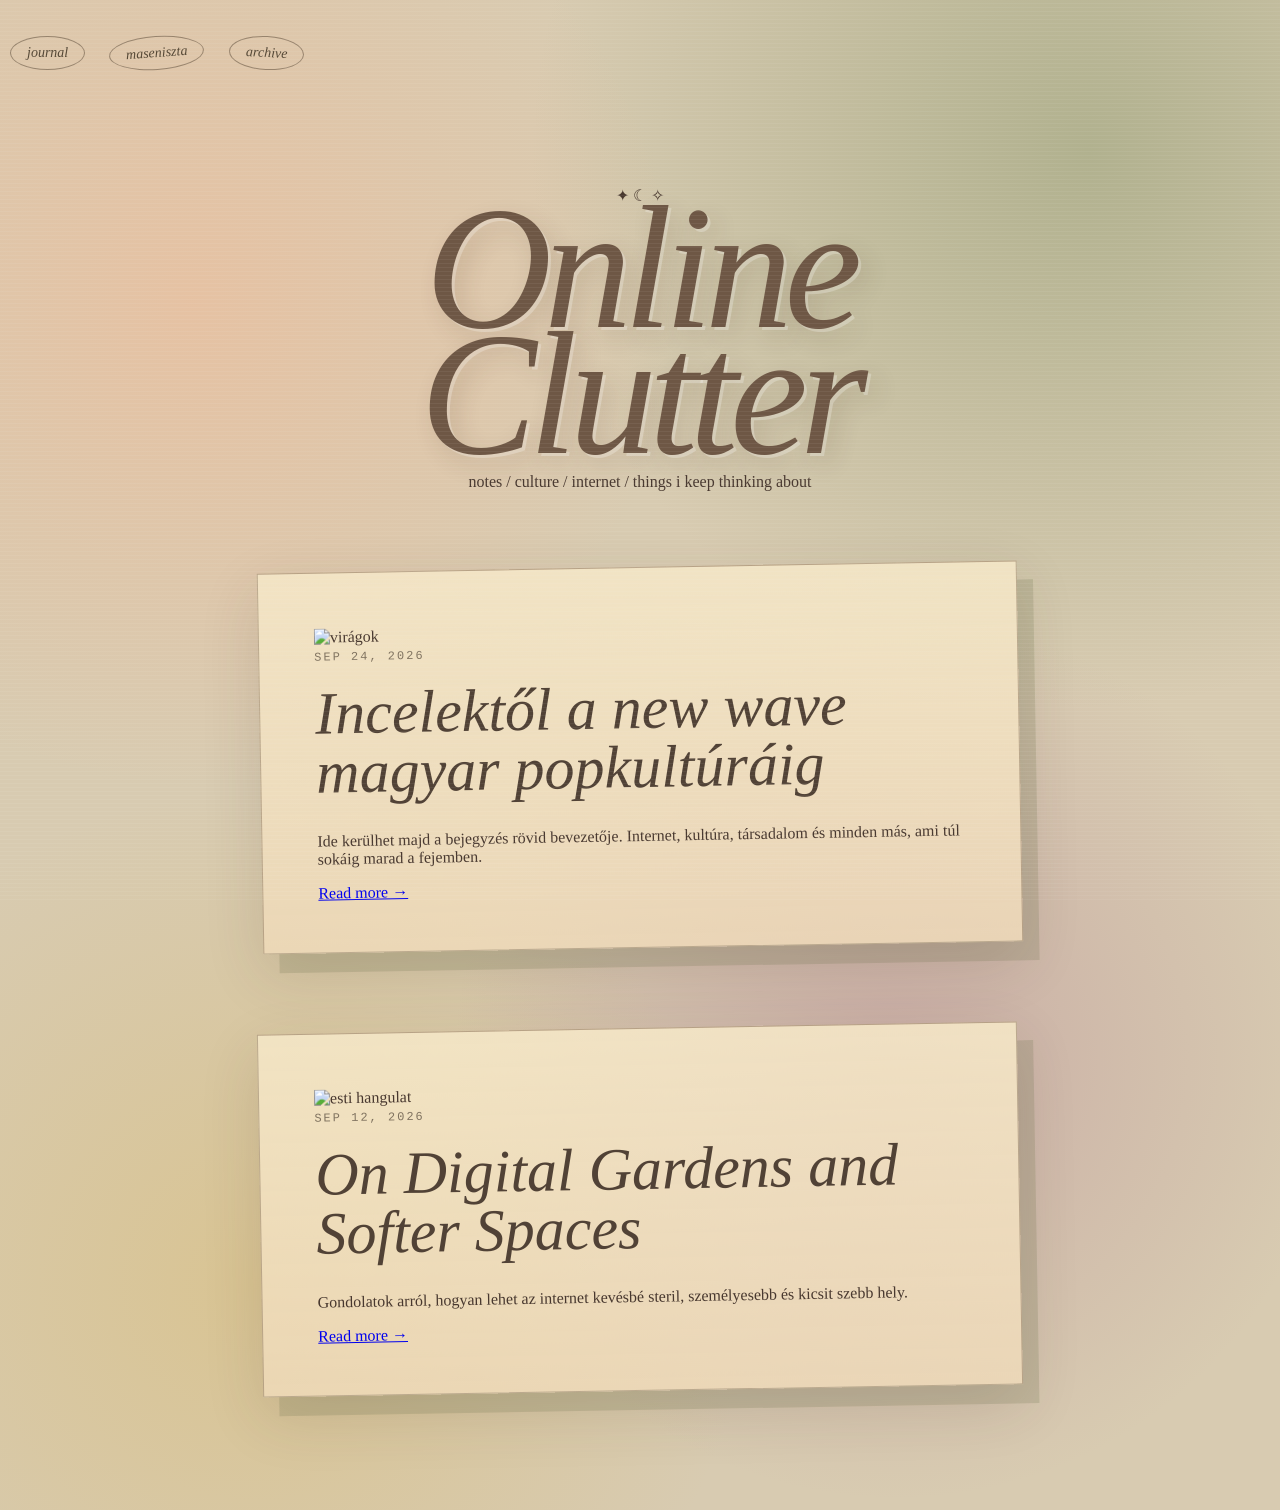
==== index.html @ 77b621d6 "Update index.html" ====
<!DOCTYPE html>
<html lang="hu">
<head>
  <meta charset="UTF-8">
  <meta name="viewport" content="width=device-width, initial-scale=1.0">
  <title>Online Clutter</title>
  <link rel="stylesheet" href="style.css">
</head>

<body>

  <header class="topbar">
    <nav>
      <a class="active" href="/">journal</a>
      <a href="/maseniszta/">maseniszta</a>
      <a href="#archive">archive</a>
    </nav>
  </header>

  <main>

    <section class="hero">
      <div class="hero-paper">
        <span class="decor decor-1">✦</span>
        <span class="decor decor-2">☾</span>
        <span class="decor decor-3">✧</span>

        <h1>Online<br>Clutter</h1>

        <p>
          notes / culture / internet / things i keep thinking about
        </p>
      </div>
    </section>


    <section class="posts">

      <article class="post-card post-one">

        <div class="image-frame">
          <img
            src="https://images.unsplash.com/photo-1497250681960-ef046c08a56e"
            alt="virágok"
          >
        </div>

        <div class="post-content">
          <span class="date">Sep 24, 2026</span>

          <h2>
            Incelektől a new wave magyar popkultúráig
          </h2>

          <p>
            Ide kerülhet majd a bejegyzés rövid bevezetője.
            Internet, kultúra, társadalom és minden más,
            ami túl sokáig marad a fejemben.
          </p>

          <a href="#">Read more →</a>
        </div>

      </article>


      <article class="post-card post-two">

        <div class="image-frame">
          <img
            src="https://images.unsplash.com/photo-1500530855697-b586d89ba3ee"
            alt="esti hangulat"
          >
        </div>

        <div class="post-content">
          <span class="date">Sep 12, 2026</span>

          <h2>
            On Digital Gardens and Softer Spaces
          </h2>

          <p>
            Gondolatok arról, hogyan lehet az internet kevésbé steril,
            személyesebb és kicsit szebb hely.
          </p>

          <a href="#">Read more →</a>
        </div>

      </article>

    </section>

  </main>

</body>
</html>
---- style.css ----
* {
  box-sizing: border-box;
}

body {
  margin: 0;
  color: #48382f;
  font-family: Georgia, "Times New Roman", serif;

  background:
    radial-gradient(circle at 15% 20%, rgba(241, 186, 151, 0.55), transparent 30%),
    radial-gradient(circle at 85% 10%, rgba(138, 151, 108, 0.5), transparent 32%),
    radial-gradient(circle at 70% 70%, rgba(170, 111, 140, 0.32), transparent 32%),
    radial-gradient(circle at 20% 85%, rgba(218, 185, 101, 0.4), transparent 30%),
    #d8cbb1;

  min-height: 100vh;
  overflow-x: hidden;
}


/* papíros / régi internet textúra */

body::after {
  content: "";
  position: fixed;
  inset: 0;

  background-image:
    repeating-linear-gradient(
      0deg,
      rgba(255,255,255,0.06) 0px,
      rgba(255,255,255,0.06) 1px,
      transparent 1px,
      transparent 4px
    );

  pointer-events: none;
  z-index: 100;
}


/* HERO */

.hero {
  width: min(1000px, 88%);
  margin: 0 auto;
  padding: 90px 20px 60px;

  text-align: center;
  position: relative;
}

.small-note {
  font-size: 12px;
  text-transform: uppercase;
  letter-spacing: 4px;
  color: #6d684e;
  margin-bottom: 25px;
}


h1 {
  margin: 0;

  font-size: clamp(80px, 14vw, 175px);
  font-weight: normal;
  font-style: italic;

  line-height: 0.72;
  letter-spacing: -8px;

  color: #6e5745;

  text-shadow:
    3px 3px 0 rgba(255,255,255,0.25),
    8px 10px 25px rgba(70, 42, 25, 0.16);
}


.subtitle {
  margin: 45px auto 25px;
  max-width: 500px;

  font-style: italic;
  font-size: 14px;
  line-height: 1.6;

  color: #645548;
}


/* NAV */

nav {
  margin-top: 30px;
}

nav a {
  display: inline-block;

  margin: 6px 10px;
  padding: 8px 16px;

  color: #544735;

  text-decoration: none;
  font-size: 14px;
  font-style: italic;

  border: 1px solid rgba(83, 66, 48, 0.5);
  border-radius: 50%;
}

nav a:nth-child(2) {
  transform: rotate(-4deg);
}

nav a:nth-child(3) {
  transform: rotate(3deg);
}

nav a:hover {
  background: rgba(255,255,255,0.25);
}


/* MAIN */

main {
  width: min(760px, 86%);
  margin: 20px auto 120px;
}


.decoration {
  text-align: center;

  letter-spacing: 16px;
  font-size: 23px;

  margin-bottom: 50px;

  color: #8b744d;
}


/* BLOG CARDS */

article {
  position: relative;

  padding: 55px 55px 50px;
  margin: 0 0 80px;

  background:
    linear-gradient(
      rgba(245, 231, 199, 0.88),
      rgba(239, 218, 185, 0.82)
    );

  border: 1px solid rgba(88, 63, 44, 0.35);

  box-shadow:
    16px 19px 0 rgba(111, 114, 80, 0.22),
    0 20px 60px rgba(73, 52, 32, 0.14);

  transform: rotate(-1deg);
}


article.second {
  transform: rotate(1.2deg);

  background:
    linear-gradient(
      rgba(221, 202, 176, 0.90),
      rgba(214, 189, 175, 0.82)
    );
}


.date {
  font-family: "Courier New", monospace;

  font-size: 12px;
  text-transform: uppercase;
  letter-spacing: 2px;

  color: #7f725f;
}


article h2 {
  max-width: 620px;

  font-size: clamp(36px, 6vw, 60px);
  line-height: 0.98;

  font-weight: normal;
  font-style: italic;

  margin: 20px 0 30px;

  color: #514236;
}


.intro {
  font-size: 18px;
  line-height: 1.8;

  max-width: 600px;
}


.read-more {
  display: inline-block;

  margin-top: 20px;

  color: #63573e;

  font-size: 14px;
  font-style: italic;

  text-decoration: none;

  border-bottom: 1px solid #63573e;
}


.read-more:hover {
  letter-spacing: 1px;
}


/* "ragasztószalag" */

.tape {
  position: absolute;

  width: 110px;
  height: 30px;

  top: -16px;
  left: 50%;

  transform: translateX(-50%) rotate(-3deg);

  background: rgba(181, 166, 112, 0.38);
}


.tape.pink {
  background: rgba(170, 112, 126, 0.32);
}


/* ARTICLE STAR */

.article-star {
  position: absolute;

  right: 25px;
  bottom: 20px;

  font-size: 70px;

  color: rgba(146, 105, 50, 0.28);

  transform: rotate(18deg);
}


/* LITTLE NOTE */

.tiny-note {
  width: 70%;

  margin: -30px auto 70px;

  text-align: center;

  font-size: 13px;
  font-style: italic;

  color: #786e58;

  transform: rotate(-2deg);
}


/* FLOATING SYMBOLS */

.floating {
  position: absolute;
  z-index: -1;

  color: rgba(113, 91, 54, 0.35);
}


.star-one {
  top: 100px;
  left: 7%;

  font-size: 100px;
  transform: rotate(20deg);
}


.star-two {
  top: 480px;
  right: 8%;

  font-size: 65px;
  color: rgba(107, 118, 81, 0.35);
}


.flower-one {
  top: 760px;
  left: 5%;

  font-size: 90px;
  color: rgba(142, 79, 112, 0.25);
}


.moon {
  top: 260px;
  right: 17%;

  font-size: 80px;

  color: rgba(127, 94, 58, 0.35);

  transform: rotate(-15deg);
}


/* PHONE */

@media (max-width: 650px) {

  h1 {
    letter-spacing: -4px;
  }

  article {
    padding: 38px 28px;
  }

  .floating {
    opacity: 0.5;
  }

}
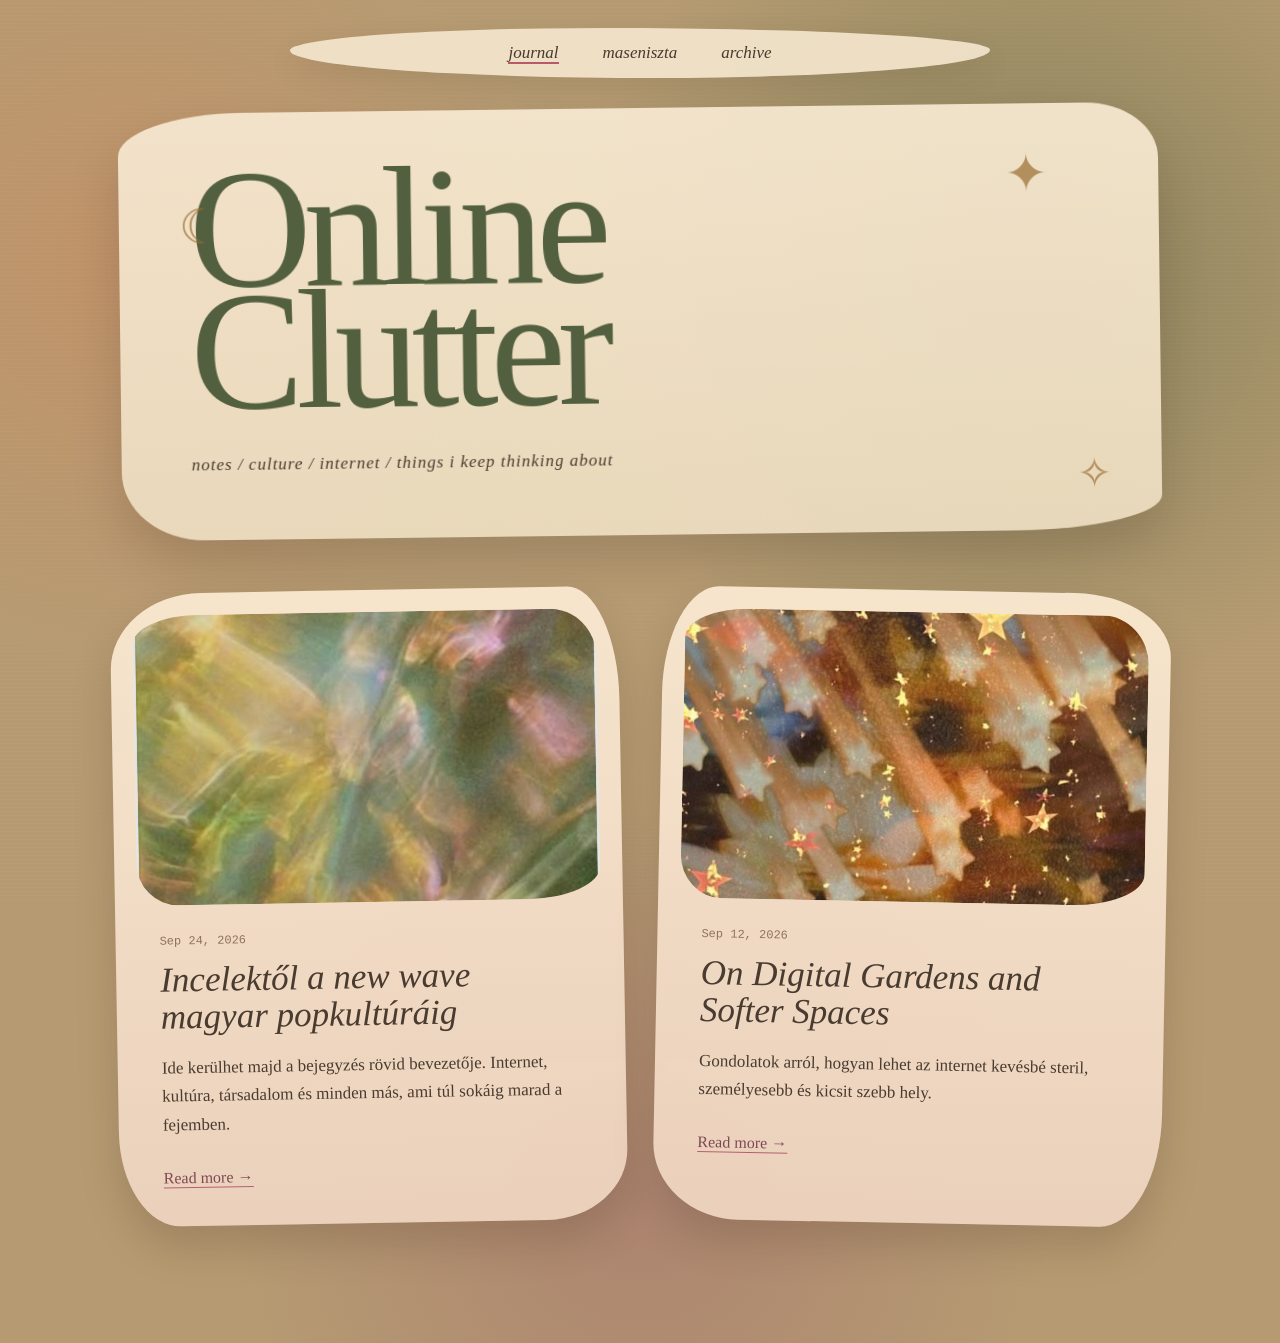
==== commit de577bc8: "Update index.html" ====
--- a/index.html
+++ b/index.html
@@ -40,8 +40,7 @@
 
         <div class="image-frame">
           <img
-            src="https://images.unsplash.com/photo-1497250681960-ef046c08a56e"
-            alt="virágok"
+            src="images/blur-stars.jpg"
           >
         </div>
 
@@ -68,8 +67,7 @@
 
         <div class="image-frame">
           <img
-            src="https://images.unsplash.com/photo-1500530855697-b586d89ba3ee"
-            alt="esti hangulat"
+           src="images/dark-stars.jpg"
           >
         </div>
 
--- a/style.css
+++ b/style.css
@@ -4,356 +4,302 @@
 
 body {
   margin: 0;
-  color: #48382f;
+  min-height: 100vh;
+  color: #493b2f;
   font-family: Georgia, "Times New Roman", serif;
 
   background:
-    radial-gradient(circle at 15% 20%, rgba(241, 186, 151, 0.55), transparent 30%),
-    radial-gradient(circle at 85% 10%, rgba(138, 151, 108, 0.5), transparent 32%),
-    radial-gradient(circle at 70% 70%, rgba(170, 111, 140, 0.32), transparent 32%),
-    radial-gradient(circle at 20% 85%, rgba(218, 185, 101, 0.4), transparent 30%),
-    #d8cbb1;
-
-  min-height: 100vh;
-  overflow-x: hidden;
-}
-
-
-/* papíros / régi internet textúra */
-
-body::after {
+    radial-gradient(circle at 10% 20%, rgba(205, 136, 94, 0.45), transparent 26%),
+    radial-gradient(circle at 80% 20%, rgba(91, 106, 66, 0.5), transparent 30%),
+    radial-gradient(circle at 50% 90%, rgba(155, 89, 107, 0.35), transparent 30%),
+    #b69b72;
+}
+
+
+/* enyhe papír-textúra */
+
+body::before {
   content: "";
   position: fixed;
   inset: 0;
-
-  background-image:
+  pointer-events: none;
+
+  background:
     repeating-linear-gradient(
       0deg,
-      rgba(255,255,255,0.06) 0px,
-      rgba(255,255,255,0.06) 1px,
+      rgba(255,255,255,0.025) 0,
+      rgba(255,255,255,0.025) 1px,
       transparent 1px,
       transparent 4px
     );
 
-  pointer-events: none;
-  z-index: 100;
+  opacity: 0.8;
+}
+
+
+/* felső menü */
+
+.topbar {
+  width: min(700px, 90%);
+  margin: 28px auto 0;
+
+  padding: 15px 30px;
+
+  background: rgba(244, 229, 204, 0.92);
+
+  border-radius: 45% 55% 48% 52% / 45% 44% 56% 55%;
+
+  text-align: center;
+
+  box-shadow:
+    0 10px 30px rgba(53, 38, 23, 0.12);
+}
+
+
+nav a {
+  margin: 0 20px;
+
+  color: #49392d;
+  text-decoration: none;
+
+  font-size: 17px;
+  font-style: italic;
+}
+
+
+nav a.active {
+  border-bottom: 2px solid #b65865;
 }
 
 
 /* HERO */
 
 .hero {
-  width: min(1000px, 88%);
-  margin: 0 auto;
-  padding: 90px 20px 60px;
-
-  text-align: center;
+  width: min(1040px, 92%);
+  margin: 30px auto 0;
+}
+
+
+.hero-paper {
   position: relative;
-}
-
-.small-note {
+
+  padding: 55px 70px 48px;
+
+  background:
+    linear-gradient(
+      rgba(245, 231, 207, 0.94),
+      rgba(236, 220, 191, 0.94)
+    );
+
+  border-radius:
+    12% 7% 14% 8% /
+    10% 13% 8% 16%;
+
+  box-shadow:
+    0 25px 50px rgba(52, 35, 22, 0.18);
+
+  transform: rotate(-0.7deg);
+
+  overflow: hidden;
+}
+
+
+.hero-paper h1 {
+  margin: 0;
+
+  font-size: clamp(85px, 14vw, 170px);
+  font-weight: normal;
+
+  line-height: 0.72;
+  letter-spacing: -8px;
+
+  color: #53603f;
+}
+
+
+.hero-paper p {
+  margin-top: 42px;
+
+  font-size: 17px;
+  font-style: italic;
+
+  letter-spacing: 1px;
+}
+
+
+.decor {
+  position: absolute;
+
+  color: rgba(154, 108, 49, 0.7);
+}
+
+
+.decor-1 {
+  top: 40px;
+  right: 110px;
+
+  font-size: 52px;
+}
+
+
+.decor-2 {
+  top: 85px;
+  left: 60px;
+
+  font-size: 48px;
+}
+
+
+.decor-3 {
+  right: 50px;
+  bottom: 32px;
+
+  font-size: 42px;
+}
+
+
+/* posztok */
+
+.posts {
+  width: min(1050px, 92%);
+  margin: 55px auto 120px;
+
+  display: grid;
+  grid-template-columns: 1fr 1fr;
+  gap: 35px;
+}
+
+
+/* organikus papír */
+
+.post-card {
+  position: relative;
+
+  padding: 22px 22px 32px;
+
+  background:
+    linear-gradient(
+      rgba(248, 231, 207, 0.97),
+      rgba(237, 211, 191, 0.96)
+    );
+
+  box-shadow:
+    0 22px 40px rgba(53, 35, 22, 0.18);
+}
+
+
+.post-one {
+  border-radius:
+    18% 10% 16% 12% /
+    12% 18% 11% 15%;
+
+  transform: rotate(-1deg);
+}
+
+
+.post-two {
+  border-radius:
+    11% 19% 12% 17% /
+    17% 10% 18% 12%;
+
+  transform: rotate(1.1deg);
+}
+
+
+/* képek */
+
+.image-frame {
+  overflow: hidden;
+
+  height: 290px;
+
+  border-radius:
+    14% 10% 16% 9% /
+    10% 17% 11% 15%;
+}
+
+
+.image-frame img {
+  width: 100%;
+  height: 100%;
+
+  object-fit: cover;
+
+  display: block;
+}
+
+
+/* szöveg */
+
+.post-content {
+  padding: 25px 22px 6px;
+}
+
+
+.date {
+  font-family: "Courier New", monospace;
   font-size: 12px;
-  text-transform: uppercase;
-  letter-spacing: 4px;
-  color: #6d684e;
-  margin-bottom: 25px;
-}
-
-
-h1 {
-  margin: 0;
-
-  font-size: clamp(80px, 14vw, 175px);
+
+  color: #8d735b;
+}
+
+
+.post-content h2 {
+  margin: 14px 0 18px;
+
+  font-size: 35px;
   font-weight: normal;
   font-style: italic;
 
-  line-height: 0.72;
-  letter-spacing: -8px;
-
-  color: #6e5745;
-
-  text-shadow:
-    3px 3px 0 rgba(255,255,255,0.25),
-    8px 10px 25px rgba(70, 42, 25, 0.16);
-}
-
-
-.subtitle {
-  margin: 45px auto 25px;
-  max-width: 500px;
-
-  font-style: italic;
-  font-size: 14px;
-  line-height: 1.6;
-
-  color: #645548;
-}
-
-
-/* NAV */
-
-nav {
-  margin-top: 30px;
-}
-
-nav a {
+  line-height: 1.05;
+}
+
+
+.post-content p {
+  font-size: 17px;
+  line-height: 1.7;
+}
+
+
+.post-content a {
   display: inline-block;
 
-  margin: 6px 10px;
-  padding: 8px 16px;
-
-  color: #544735;
-
+  margin-top: 12px;
+
+  color: #7e4853;
   text-decoration: none;
-  font-size: 14px;
-  font-style: italic;
-
-  border: 1px solid rgba(83, 66, 48, 0.5);
-  border-radius: 50%;
-}
-
-nav a:nth-child(2) {
-  transform: rotate(-4deg);
-}
-
-nav a:nth-child(3) {
-  transform: rotate(3deg);
-}
-
-nav a:hover {
-  background: rgba(255,255,255,0.25);
-}
-
-
-/* MAIN */
-
-main {
-  width: min(760px, 86%);
-  margin: 20px auto 120px;
-}
-
-
-.decoration {
-  text-align: center;
-
-  letter-spacing: 16px;
-  font-size: 23px;
-
-  margin-bottom: 50px;
-
-  color: #8b744d;
-}
-
-
-/* BLOG CARDS */
-
-article {
-  position: relative;
-
-  padding: 55px 55px 50px;
-  margin: 0 0 80px;
-
-  background:
-    linear-gradient(
-      rgba(245, 231, 199, 0.88),
-      rgba(239, 218, 185, 0.82)
-    );
-
-  border: 1px solid rgba(88, 63, 44, 0.35);
-
-  box-shadow:
-    16px 19px 0 rgba(111, 114, 80, 0.22),
-    0 20px 60px rgba(73, 52, 32, 0.14);
-
-  transform: rotate(-1deg);
-}
-
-
-article.second {
-  transform: rotate(1.2deg);
-
-  background:
-    linear-gradient(
-      rgba(221, 202, 176, 0.90),
-      rgba(214, 189, 175, 0.82)
-    );
-}
-
-
-.date {
-  font-family: "Courier New", monospace;
-
-  font-size: 12px;
-  text-transform: uppercase;
-  letter-spacing: 2px;
-
-  color: #7f725f;
-}
-
-
-article h2 {
-  max-width: 620px;
-
-  font-size: clamp(36px, 6vw, 60px);
-  line-height: 0.98;
-
-  font-weight: normal;
-  font-style: italic;
-
-  margin: 20px 0 30px;
-
-  color: #514236;
-}
-
-
-.intro {
-  font-size: 18px;
-  line-height: 1.8;
-
-  max-width: 600px;
-}
-
-
-.read-more {
-  display: inline-block;
-
-  margin-top: 20px;
-
-  color: #63573e;
-
-  font-size: 14px;
-  font-style: italic;
-
-  text-decoration: none;
-
-  border-bottom: 1px solid #63573e;
-}
-
-
-.read-more:hover {
-  letter-spacing: 1px;
-}
-
-
-/* "ragasztószalag" */
-
-.tape {
-  position: absolute;
-
-  width: 110px;
-  height: 30px;
-
-  top: -16px;
-  left: 50%;
-
-  transform: translateX(-50%) rotate(-3deg);
-
-  background: rgba(181, 166, 112, 0.38);
-}
-
-
-.tape.pink {
-  background: rgba(170, 112, 126, 0.32);
-}
-
-
-/* ARTICLE STAR */
-
-.article-star {
-  position: absolute;
-
-  right: 25px;
-  bottom: 20px;
-
-  font-size: 70px;
-
-  color: rgba(146, 105, 50, 0.28);
-
-  transform: rotate(18deg);
-}
-
-
-/* LITTLE NOTE */
-
-.tiny-note {
-  width: 70%;
-
-  margin: -30px auto 70px;
-
-  text-align: center;
-
-  font-size: 13px;
-  font-style: italic;
-
-  color: #786e58;
-
-  transform: rotate(-2deg);
-}
-
-
-/* FLOATING SYMBOLS */
-
-.floating {
-  position: absolute;
-  z-index: -1;
-
-  color: rgba(113, 91, 54, 0.35);
-}
-
-
-.star-one {
-  top: 100px;
-  left: 7%;
-
-  font-size: 100px;
-  transform: rotate(20deg);
-}
-
-
-.star-two {
-  top: 480px;
-  right: 8%;
-
-  font-size: 65px;
-  color: rgba(107, 118, 81, 0.35);
-}
-
-
-.flower-one {
-  top: 760px;
-  left: 5%;
-
-  font-size: 90px;
-  color: rgba(142, 79, 112, 0.25);
-}
-
-
-.moon {
-  top: 260px;
-  right: 17%;
-
-  font-size: 80px;
-
-  color: rgba(127, 94, 58, 0.35);
-
-  transform: rotate(-15deg);
-}
-
-
-/* PHONE */
-
-@media (max-width: 650px) {
-
-  h1 {
+
+  border-bottom: 1px solid #b45f71;
+}
+
+
+/* telefon */
+
+@media (max-width: 800px) {
+
+  .posts {
+    grid-template-columns: 1fr;
+  }
+
+
+  nav a {
+    margin: 0 9px;
+    font-size: 15px;
+  }
+
+
+  .hero-paper {
+    padding: 42px 34px;
+  }
+
+
+  .hero-paper h1 {
     letter-spacing: -4px;
   }
 
-  article {
-    padding: 38px 28px;
-  }
-
-  .floating {
-    opacity: 0.5;
-  }
-
-}
+
+  .image-frame {
+    height: 240px;
+  }
+
+}
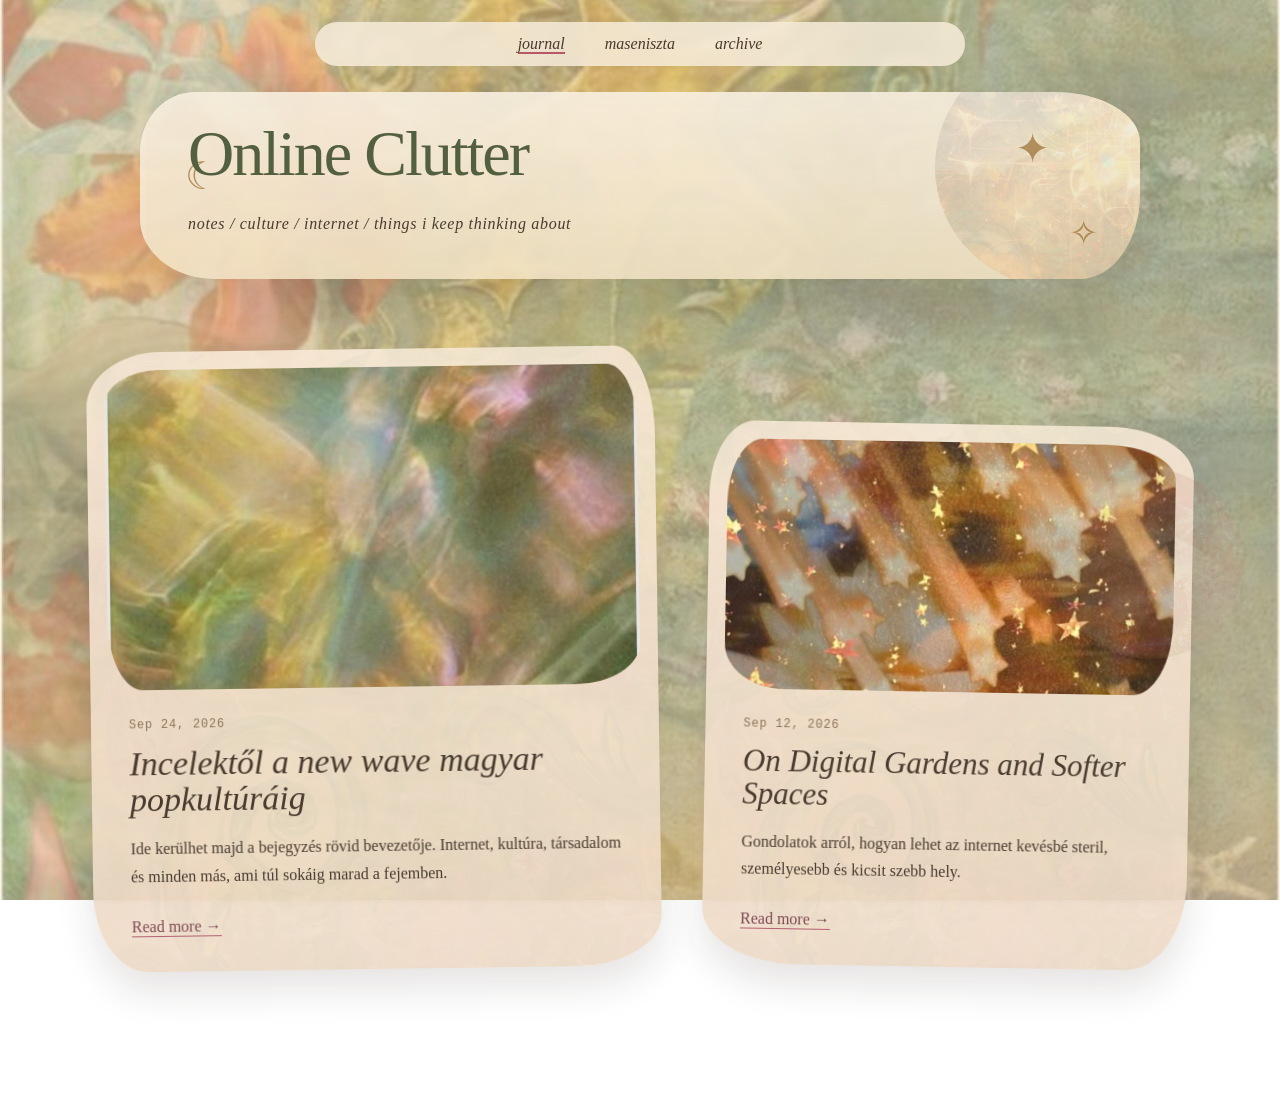
==== commit 6f579573: "Update index.html" ====
--- a/index.html
+++ b/index.html
@@ -25,8 +25,8 @@
         <span class="decor decor-2">☾</span>
         <span class="decor decor-3">✧</span>
 
-        <h1>Online<br>Clutter</h1>
-
+<h1>Online Clutter</h1>
+        
         <p>
           notes / culture / internet / things i keep thinking about
         </p>
--- a/style.css
+++ b/style.css
@@ -7,65 +7,85 @@
   min-height: 100vh;
   color: #493b2f;
   font-family: Georgia, "Times New Roman", serif;
-
-  background:
-    radial-gradient(circle at 10% 20%, rgba(205, 136, 94, 0.45), transparent 26%),
-    radial-gradient(circle at 80% 20%, rgba(91, 106, 66, 0.5), transparent 30%),
-    radial-gradient(circle at 50% 90%, rgba(155, 89, 107, 0.35), transparent 30%),
-    #b69b72;
-}
-
-
-/* enyhe papír-textúra */
+  position: relative;
+  overflow-x: hidden;
+
+  background:
+    linear-gradient(rgba(244, 228, 201, 0.45), rgba(244, 228, 201, 0.45)),
+    url("images/botanical-collage.jpg");
+
+  background-size: cover;
+  background-position: center;
+  background-attachment: fixed;
+}
+
+/* háttérrétegek */
 
 body::before {
   content: "";
   position: fixed;
   inset: 0;
   pointer-events: none;
-
-  background:
-    repeating-linear-gradient(
-      0deg,
-      rgba(255,255,255,0.025) 0,
-      rgba(255,255,255,0.025) 1px,
-      transparent 1px,
-      transparent 4px
-    );
-
-  opacity: 0.8;
-}
-
-
-/* felső menü */
+  z-index: 0;
+
+  background:
+    url("images/dreamy-stars.jpg") center/cover no-repeat,
+    url("images/pastel-swirls.jpg") center/cover no-repeat;
+
+  opacity: 0.22;
+  mix-blend-mode: soft-light;
+}
+
+body::after {
+  content: "";
+  position: fixed;
+  inset: 0;
+  pointer-events: none;
+  z-index: 0;
+
+  background:
+    url("images/pink-stars.jpg") center/cover no-repeat;
+
+  opacity: 0.14;
+  mix-blend-mode: screen;
+}
+
+.topbar,
+.hero,
+.posts {
+  position: relative;
+  z-index: 2;
+}
+
+
+/* NAV */
 
 .topbar {
-  width: min(700px, 90%);
-  margin: 28px auto 0;
-
-  padding: 15px 30px;
-
-  background: rgba(244, 229, 204, 0.92);
-
-  border-radius: 45% 55% 48% 52% / 45% 44% 56% 55%;
+  width: min(650px, 88%);
+  margin: 22px auto 0;
+
+  padding: 13px 26px;
+
+  background: rgba(247, 236, 219, 0.84);
+  backdrop-filter: blur(5px);
+
+  border-radius: 999px;
 
   text-align: center;
 
   box-shadow:
-    0 10px 30px rgba(53, 38, 23, 0.12);
-}
-
+    0 10px 30px rgba(53, 38, 23, 0.08);
+}
 
 nav a {
-  margin: 0 20px;
+  margin: 0 18px;
 
   color: #49392d;
   text-decoration: none;
 
-  font-size: 17px;
+  font-size: 16px;
   font-style: italic;
 }
-
 
 nav a.active {
   border-bottom: 2px solid #b65865;
@@ -75,134 +95,199 @@
 /* HERO */
 
 .hero {
-  width: min(1040px, 92%);
-  margin: 30px auto 0;
-}
-
+  width: min(1000px, 90%);
+  margin: 26px auto 0;
+}
 
 .hero-paper {
   position: relative;
 
-  padding: 55px 70px 48px;
+  padding: 32px 48px 30px;
 
   background:
     linear-gradient(
-      rgba(245, 231, 207, 0.94),
-      rgba(236, 220, 191, 0.94)
+      rgba(248, 239, 225, 0.90),
+      rgba(241, 226, 198, 0.88)
     );
 
+  backdrop-filter: blur(3px);
+
   border-radius:
-    12% 7% 14% 8% /
-    10% 13% 8% 16%;
+    55px 85px 60px 75px /
+    60px 50px 85px 60px;
 
   box-shadow:
-    0 25px 50px rgba(52, 35, 22, 0.18);
-
-  transform: rotate(-0.7deg);
+    0 22px 45px rgba(52, 35, 22, 0.12);
 
   overflow: hidden;
 }
 
+.hero-paper::before {
+  content: "";
+  position: absolute;
+  inset: 0;
+
+  background:
+    url("images/blur-stars.jpg") center/cover no-repeat;
+
+  opacity: 0.11;
+  mix-blend-mode: soft-light;
+
+  pointer-events: none;
+}
+
+.hero-paper::after {
+  content: "";
+  position: absolute;
+
+  right: -35px;
+  top: -45px;
+
+  width: 240px;
+  height: 240px;
+
+  background:
+    url("images/dreamy-stars.jpg") center/cover no-repeat;
+
+  opacity: 0.20;
+
+  border-radius: 50%;
+
+  pointer-events: none;
+}
+
+
+/* kisebb cím */
 
 .hero-paper h1 {
+  position: relative;
+  z-index: 2;
   margin: 0;
 
-  font-size: clamp(85px, 14vw, 170px);
+  font-size: clamp(48px, 5vw, 76px);
   font-weight: normal;
 
-  line-height: 0.72;
-  letter-spacing: -8px;
+  line-height: 0.95;
+  letter-spacing: -2px;
 
   color: #53603f;
 }
 
-
 .hero-paper p {
-  margin-top: 42px;
-
-  font-size: 17px;
+  position: relative;
+  z-index: 2;
+
+  margin-top: 30px;
+
+  font-size: 16px;
   font-style: italic;
 
-  letter-spacing: 1px;
-}
-
+  letter-spacing: 0.7px;
+}
+
+
+/* dekorok */
 
 .decor {
   position: absolute;
-
   color: rgba(154, 108, 49, 0.7);
-}
-
+  z-index: 2;
+}
 
 .decor-1 {
-  top: 40px;
-  right: 110px;
-
-  font-size: 52px;
-}
-
+  top: 32px;
+  right: 90px;
+  font-size: 42px;
+}
 
 .decor-2 {
-  top: 85px;
-  left: 60px;
-
-  font-size: 48px;
-}
-
+  top: 62px;
+  left: 45px;
+  font-size: 38px;
+}
 
 .decor-3 {
-  right: 50px;
-  bottom: 32px;
-
-  font-size: 42px;
-}
-
-
-/* posztok */
+  right: 42px;
+  bottom: 25px;
+  font-size: 35px;
+}
+
+
+/* POSZTOK */
 
 .posts {
-  width: min(1050px, 92%);
-  margin: 55px auto 120px;
+  width: min(1100px, 90%);
+
+  margin: 70px auto 140px;
 
   display: grid;
-  grid-template-columns: 1fr 1fr;
-  gap: 35px;
-}
-
-
-/* organikus papír */
+  grid-template-columns: 1.08fr 0.92fr;
+
+  gap: 48px;
+
+  align-items: start;
+}
+
+
+/* alap */
 
 .post-card {
   position: relative;
 
-  padding: 22px 22px 32px;
+  padding: 18px 18px 30px;
 
   background:
     linear-gradient(
-      rgba(248, 231, 207, 0.97),
-      rgba(237, 211, 191, 0.96)
+      rgba(249, 237, 219, 0.90),
+      rgba(242, 223, 204, 0.88)
     );
 
+  backdrop-filter: blur(3px);
+
   box-shadow:
-    0 22px 40px rgba(53, 35, 22, 0.18);
-}
-
+    0 20px 38px rgba(53, 35, 22, 0.12);
+
+  overflow: hidden;
+}
+
+
+/* eltérő formák */
 
 .post-one {
   border-radius:
-    18% 10% 16% 12% /
-    12% 18% 11% 15%;
-
-  transform: rotate(-1deg);
-}
-
+    75px 40px 85px 55px /
+    55px 90px 50px 80px;
+
+  transform: rotate(-0.8deg);
+}
 
 .post-two {
   border-radius:
-    11% 19% 12% 17% /
-    17% 10% 18% 12%;
-
-  transform: rotate(1.1deg);
+    45px 85px 60px 95px /
+    75px 50px 90px 55px;
+
+  transform: rotate(1deg);
+
+  margin-top: 75px;
+}
+
+
+/* finom textúra a kártyákban */
+
+.post-card::before {
+  content: "";
+
+  position: absolute;
+  inset: 0;
+
+  background:
+    url("images/pastel-swirls.jpg") center/cover no-repeat;
+
+  opacity: 0.08;
+
+  mix-blend-mode: multiply;
+
+  pointer-events: none;
 }
 
 
@@ -211,13 +296,39 @@
 .image-frame {
   overflow: hidden;
 
-  height: 290px;
+  position: relative;
+}
+
+.post-one .image-frame {
+  height: 320px;
 
   border-radius:
-    14% 10% 16% 9% /
-    10% 17% 11% 15%;
-}
-
+    55px 30px 65px 35px /
+    35px 60px 40px 70px;
+}
+
+.post-two .image-frame {
+  height: 250px;
+
+  border-radius:
+    35px 70px 40px 60px /
+    65px 35px 75px 45px;
+}
+
+.image-frame::after {
+  content: "";
+
+  position: absolute;
+  inset: 0;
+
+  background:
+    url("images/dreamy-stars.jpg") center/cover no-repeat;
+
+  opacity: 0.09;
+  mix-blend-mode: screen;
+
+  pointer-events: none;
+}
 
 .image-frame img {
   width: 100%;
@@ -232,34 +343,40 @@
 /* szöveg */
 
 .post-content {
-  padding: 25px 22px 6px;
-}
-
+  position: relative;
+  z-index: 2;
+
+  padding: 24px 20px 5px;
+}
 
 .date {
   font-family: "Courier New", monospace;
+
   font-size: 12px;
 
   color: #8d735b;
-}
-
+
+  letter-spacing: 0.8px;
+}
 
 .post-content h2 {
   margin: 14px 0 18px;
 
-  font-size: 35px;
+  font-size: 34px;
   font-weight: normal;
   font-style: italic;
 
   line-height: 1.05;
 }
 
+.post-two .post-content h2 {
+  font-size: 31px;
+}
 
 .post-content p {
-  font-size: 17px;
+  font-size: 16px;
   line-height: 1.7;
 }
-
 
 .post-content a {
   display: inline-block;
@@ -267,39 +384,98 @@
   margin-top: 12px;
 
   color: #7e4853;
+
   text-decoration: none;
 
   border-bottom: 1px solid #b45f71;
 }
 
 
-/* telefon */
+/* háttér dekor foltok */
+
+.posts::before {
+  content: "";
+
+  position: absolute;
+
+  left: -70px;
+  bottom: 80px;
+
+  width: 240px;
+  height: 240px;
+
+  background:
+    url("images/blur-stars.jpg") center/cover no-repeat;
+
+  opacity: 0.16;
+
+  border-radius: 50%;
+
+  filter: blur(2px);
+
+  pointer-events: none;
+}
+
+.posts::after {
+  content: "";
+
+  position: absolute;
+
+  right: -55px;
+  top: 120px;
+
+  width: 190px;
+  height: 190px;
+
+  background:
+    url("images/pink-stars.jpg") center/cover no-repeat;
+
+  opacity: 0.14;
+
+  border-radius: 50%;
+
+  pointer-events: none;
+}
+
+
+/* MOBILE */
 
 @media (max-width: 800px) {
 
   .posts {
     grid-template-columns: 1fr;
-  }
-
+
+    gap: 55px;
+  }
+
+  .post-two {
+    margin-top: 0;
+  }
 
   nav a {
-    margin: 0 9px;
+    margin: 0 8px;
     font-size: 15px;
   }
 
-
   .hero-paper {
-    padding: 42px 34px;
-  }
-
+    padding: 36px 30px;
+
+    border-radius: 40px;
+  }
 
   .hero-paper h1 {
-    letter-spacing: -4px;
-  }
-
-
-  .image-frame {
+    font-size: clamp(54px, 15vw, 78px);
+    letter-spacing: -3px;
+  }
+
+  .post-one .image-frame,
+  .post-two .image-frame {
     height: 240px;
   }
 
-}
+  .post-one,
+  .post-two {
+    border-radius: 40px;
+  }
+
+}
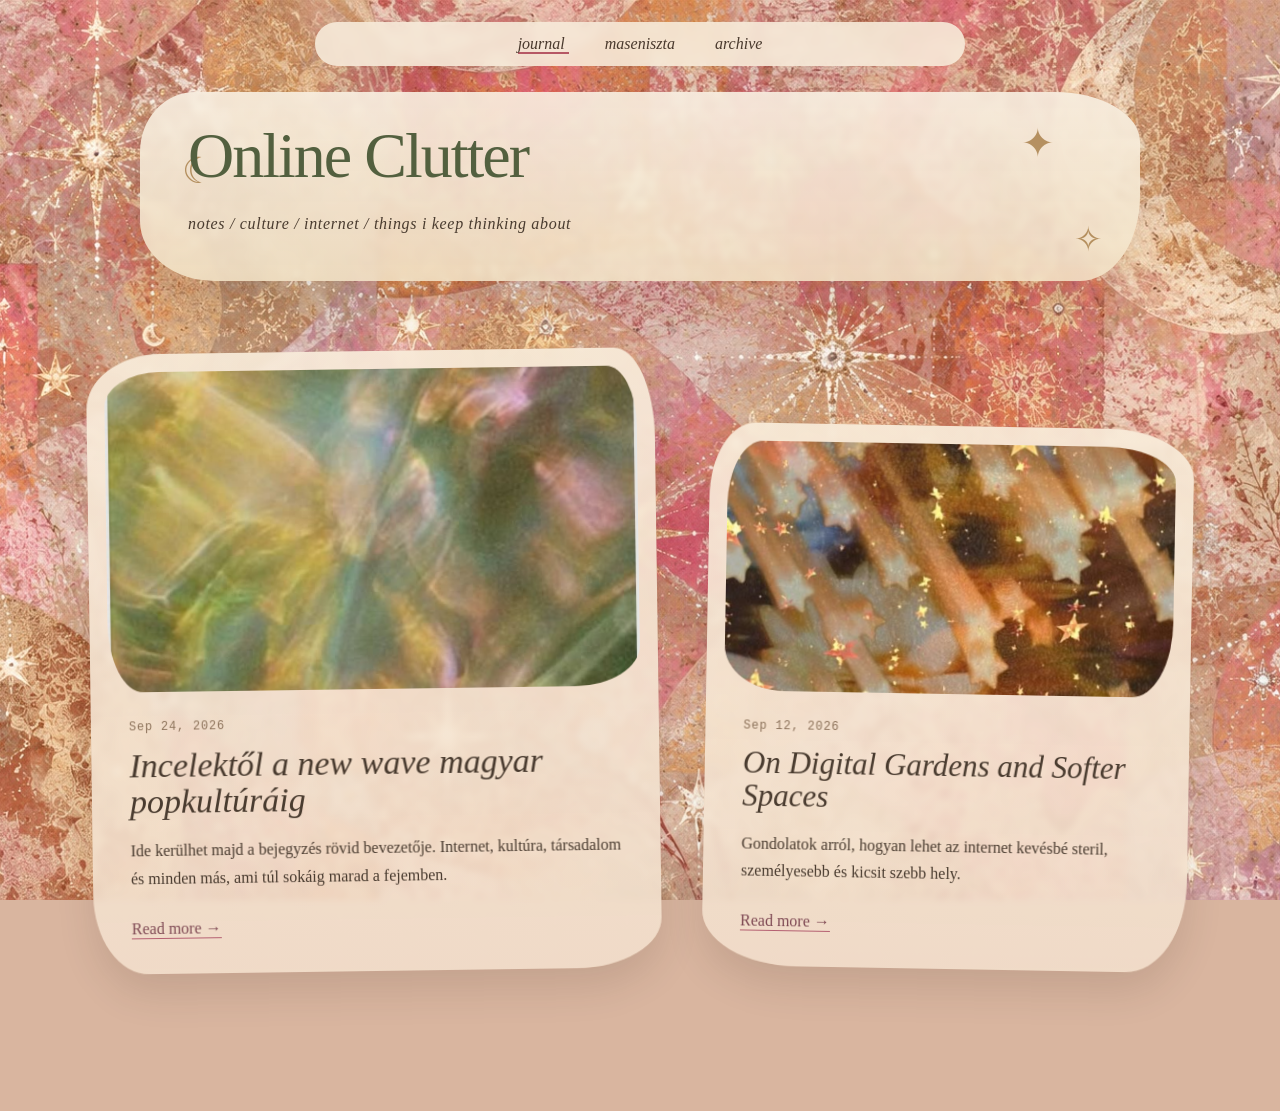
==== commit 19b8d4f7: "Update index.html" ====
--- a/index.html
+++ b/index.html
@@ -1,55 +1,123 @@
 <!DOCTYPE html>
 <html lang="hu">
+
 <head>
   <meta charset="UTF-8">
-  <meta name="viewport" content="width=device-width, initial-scale=1.0">
+
+  <meta
+    name="viewport"
+    content="width=device-width, initial-scale=1.0"
+  >
+
   <title>Online Clutter</title>
-  <link rel="stylesheet" href="style.css">
+
+  <link
+    rel="stylesheet"
+    href="style.css"
+  >
 </head>
 
-<body>
+
+<body
+  style="
+    margin: 0;
+    min-height: 100vh;
+
+    background-image:
+      url('images/pink-start2.jpg');
+
+    background-size: cover;
+    background-position: center top;
+    background-repeat: no-repeat;
+    background-attachment: fixed;
+  "
+>
 
   <header class="topbar">
+
     <nav>
-      <a class="active" href="/">journal</a>
-      <a href="/maseniszta/">maseniszta</a>
-      <a href="#archive">archive</a>
+      <a
+        class="active"
+        href="/"
+      >
+        journal
+      </a>
+
+      <a
+        href="/maseniszta/"
+      >
+        maseniszta
+      </a>
+
+      <a
+        href="#archive"
+      >
+        archive
+      </a>
     </nav>
+
   </header>
+
 
   <main>
 
     <section class="hero">
+
       <div class="hero-paper">
-        <span class="decor decor-1">✦</span>
-        <span class="decor decor-2">☾</span>
-        <span class="decor decor-3">✧</span>
 
-<h1>Online Clutter</h1>
-        
+        <span class="decor decor-1">
+          ✦
+        </span>
+
+        <span class="decor decor-2">
+          ☾
+        </span>
+
+        <span class="decor decor-3">
+          ✧
+        </span>
+
+
+        <h1>
+          Online Clutter
+        </h1>
+
+
         <p>
           notes / culture / internet / things i keep thinking about
         </p>
+
       </div>
+
     </section>
 
 
     <section class="posts">
 
+
       <article class="post-card post-one">
 
         <div class="image-frame">
+
           <img
             src="images/blur-stars.jpg"
+            alt=""
           >
+
         </div>
 
+
         <div class="post-content">
-          <span class="date">Sep 24, 2026</span>
+
+          <span class="date">
+            Sep 24, 2026
+          </span>
+
 
           <h2>
             Incelektől a new wave magyar popkultúráig
           </h2>
+
 
           <p>
             Ide kerülhet majd a bejegyzés rövid bevezetője.
@@ -57,40 +125,60 @@
             ami túl sokáig marad a fejemben.
           </p>
 
-          <a href="#">Read more →</a>
+
+          <a href="#">
+            Read more →
+          </a>
+
         </div>
 
       </article>
 
 
+
       <article class="post-card post-two">
 
         <div class="image-frame">
+
           <img
-           src="images/dark-stars.jpg"
+            src="images/dark-stars.jpg"
+            alt=""
           >
+
         </div>
 
+
         <div class="post-content">
-          <span class="date">Sep 12, 2026</span>
+
+          <span class="date">
+            Sep 12, 2026
+          </span>
+
 
           <h2>
             On Digital Gardens and Softer Spaces
           </h2>
+
 
           <p>
             Gondolatok arról, hogyan lehet az internet kevésbé steril,
             személyesebb és kicsit szebb hely.
           </p>
 
-          <a href="#">Read more →</a>
+
+          <a href="#">
+            Read more →
+          </a>
+
         </div>
 
       </article>
+
 
     </section>
 
   </main>
 
 </body>
+
 </html>
--- a/style.css
+++ b/style.css
@@ -2,63 +2,32 @@
   box-sizing: border-box;
 }
 
+html,
 body {
   margin: 0;
-  min-height: 100vh;
+  padding: 0;
+  min-height: 100%;
+}
+
+body {
   color: #493b2f;
   font-family: Georgia, "Times New Roman", serif;
-  position: relative;
   overflow-x: hidden;
 
-  background:
-    linear-gradient(rgba(244, 228, 201, 0.45), rgba(244, 228, 201, 0.45)),
-    url("images/botanical-collage.jpg");
-
-  background-size: cover;
-  background-position: center;
+background-image: url("images/pink-start2.jpg");  background-size: cover;
+  background-position: center top;
+  background-repeat: no-repeat;
   background-attachment: fixed;
-}
-
-/* háttérrétegek */
-
-body::before {
-  content: "";
-  position: fixed;
-  inset: 0;
-  pointer-events: none;
-  z-index: 0;
-
-  background:
-    url("images/dreamy-stars.jpg") center/cover no-repeat,
-    url("images/pastel-swirls.jpg") center/cover no-repeat;
-
-  opacity: 0.22;
-  mix-blend-mode: soft-light;
-}
-
-body::after {
-  content: "";
-  position: fixed;
-  inset: 0;
-  pointer-events: none;
-  z-index: 0;
-
-  background:
-    url("images/pink-stars.jpg") center/cover no-repeat;
-
-  opacity: 0.14;
-  mix-blend-mode: screen;
-}
-
-.topbar,
-.hero,
-.posts {
-  position: relative;
-  z-index: 2;
-}
-
-
-/* NAV */
+  background-color: #d9b59f;
+}
+
+main {
+  background: transparent;
+}
+
+/* =========================
+   NAV
+========================= */
 
 .topbar {
   width: min(650px, 88%);
@@ -66,7 +35,7 @@
 
   padding: 13px 26px;
 
-  background: rgba(247, 236, 219, 0.84);
+  background: rgba(247, 236, 219, 0.88);
   backdrop-filter: blur(5px);
 
   border-radius: 999px;
@@ -91,8 +60,9 @@
   border-bottom: 2px solid #b65865;
 }
 
-
-/* HERO */
+/* =========================
+   HERO
+========================= */
 
 .hero {
   width: min(1000px, 90%);
@@ -102,7 +72,7 @@
 .hero-paper {
   position: relative;
 
-  padding: 32px 48px 30px;
+  padding: 34px 48px 32px;
 
   background:
     linear-gradient(
@@ -122,46 +92,31 @@
   overflow: hidden;
 }
 
-.hero-paper::before {
-  content: "";
-  position: absolute;
-  inset: 0;
-
-  background:
-    url("images/blur-stars.jpg") center/cover no-repeat;
-
-  opacity: 0.11;
-  mix-blend-mode: soft-light;
-
-  pointer-events: none;
-}
-
 .hero-paper::after {
   content: "";
   position: absolute;
 
-  right: -35px;
-  top: -45px;
-
-  width: 240px;
-  height: 240px;
+  right: -30px;
+  top: -35px;
+
+  width: 220px;
+  height: 220px;
 
   background:
-    url("images/dreamy-stars.jpg") center/cover no-repeat;
-
-  opacity: 0.20;
+    url("https://raw.githubusercontent.com/Okave0/Okave0.github.io/main/images/dreamy-stars.jpg")
+    center/cover no-repeat;
+
+  opacity: 0.18;
 
   border-radius: 50%;
 
   pointer-events: none;
 }
 
-
-/* kisebb cím */
-
 .hero-paper h1 {
   position: relative;
   z-index: 2;
+
   margin: 0;
 
   font-size: clamp(48px, 5vw, 76px);
@@ -177,7 +132,7 @@
   position: relative;
   z-index: 2;
 
-  margin-top: 30px;
+  margin-top: 28px;
 
   font-size: 16px;
   font-style: italic;
@@ -185,35 +140,38 @@
   letter-spacing: 0.7px;
 }
 
-
-/* dekorok */
+/* =========================
+   DECOR
+========================= */
 
 .decor {
   position: absolute;
+  z-index: 2;
+
   color: rgba(154, 108, 49, 0.7);
-  z-index: 2;
 }
 
 .decor-1 {
-  top: 32px;
-  right: 90px;
-  font-size: 42px;
+  top: 28px;
+  right: 85px;
+  font-size: 40px;
 }
 
 .decor-2 {
-  top: 62px;
-  left: 45px;
-  font-size: 38px;
+  top: 58px;
+  left: 42px;
+  font-size: 36px;
 }
 
 .decor-3 {
-  right: 42px;
-  bottom: 25px;
-  font-size: 35px;
-}
-
-
-/* POSZTOK */
+  right: 38px;
+  bottom: 22px;
+  font-size: 34px;
+}
+
+/* =========================
+   POSTS
+========================= */
 
 .posts {
   width: min(1100px, 90%);
@@ -226,10 +184,13 @@
   gap: 48px;
 
   align-items: start;
-}
-
-
-/* alap */
+
+  position: relative;
+}
+
+/* =========================
+   POST CARDS
+========================= */
 
 .post-card {
   position: relative;
@@ -250,9 +211,6 @@
   overflow: hidden;
 }
 
-
-/* eltérő formák */
-
 .post-one {
   border-radius:
     75px 40px 85px 55px /
@@ -271,27 +229,9 @@
   margin-top: 75px;
 }
 
-
-/* finom textúra a kártyákban */
-
-.post-card::before {
-  content: "";
-
-  position: absolute;
-  inset: 0;
-
-  background:
-    url("images/pastel-swirls.jpg") center/cover no-repeat;
-
-  opacity: 0.08;
-
-  mix-blend-mode: multiply;
-
-  pointer-events: none;
-}
-
-
-/* képek */
+/* =========================
+   POST IMAGES
+========================= */
 
 .image-frame {
   overflow: hidden;
@@ -315,21 +255,6 @@
     65px 35px 75px 45px;
 }
 
-.image-frame::after {
-  content: "";
-
-  position: absolute;
-  inset: 0;
-
-  background:
-    url("images/dreamy-stars.jpg") center/cover no-repeat;
-
-  opacity: 0.09;
-  mix-blend-mode: screen;
-
-  pointer-events: none;
-}
-
 .image-frame img {
   width: 100%;
   height: 100%;
@@ -339,8 +264,9 @@
   display: block;
 }
 
-
-/* szöveg */
+/* =========================
+   POST TEXT
+========================= */
 
 .post-content {
   position: relative;
@@ -390,8 +316,9 @@
   border-bottom: 1px solid #b45f71;
 }
 
-
-/* háttér dekor foltok */
+/* =========================
+   EXTRA DECOR
+========================= */
 
 .posts::before {
   content: "";
@@ -405,7 +332,8 @@
   height: 240px;
 
   background:
-    url("images/blur-stars.jpg") center/cover no-repeat;
+    url("https://raw.githubusercontent.com/Okave0/Okave0.github.io/main/images/blur-stars.jpg")
+    center/cover no-repeat;
 
   opacity: 0.16;
 
@@ -428,7 +356,8 @@
   height: 190px;
 
   background:
-    url("images/pink-stars.jpg") center/cover no-repeat;
+    url("https://raw.githubusercontent.com/Okave0/Okave0.github.io/main/images/pink-stars.jpg")
+    center/cover no-repeat;
 
   opacity: 0.14;
 
@@ -437,14 +366,18 @@
   pointer-events: none;
 }
 
-
-/* MOBILE */
+/* =========================
+   MOBILE
+========================= */
 
 @media (max-width: 800px) {
+
+  body {
+    background-attachment: scroll;
+  }
 
   .posts {
     grid-template-columns: 1fr;
-
     gap: 55px;
   }
 
@@ -458,7 +391,7 @@
   }
 
   .hero-paper {
-    padding: 36px 30px;
+    padding: 34px 28px;
 
     border-radius: 40px;
   }
@@ -477,5 +410,4 @@
   .post-two {
     border-radius: 40px;
   }
-
-}
+}
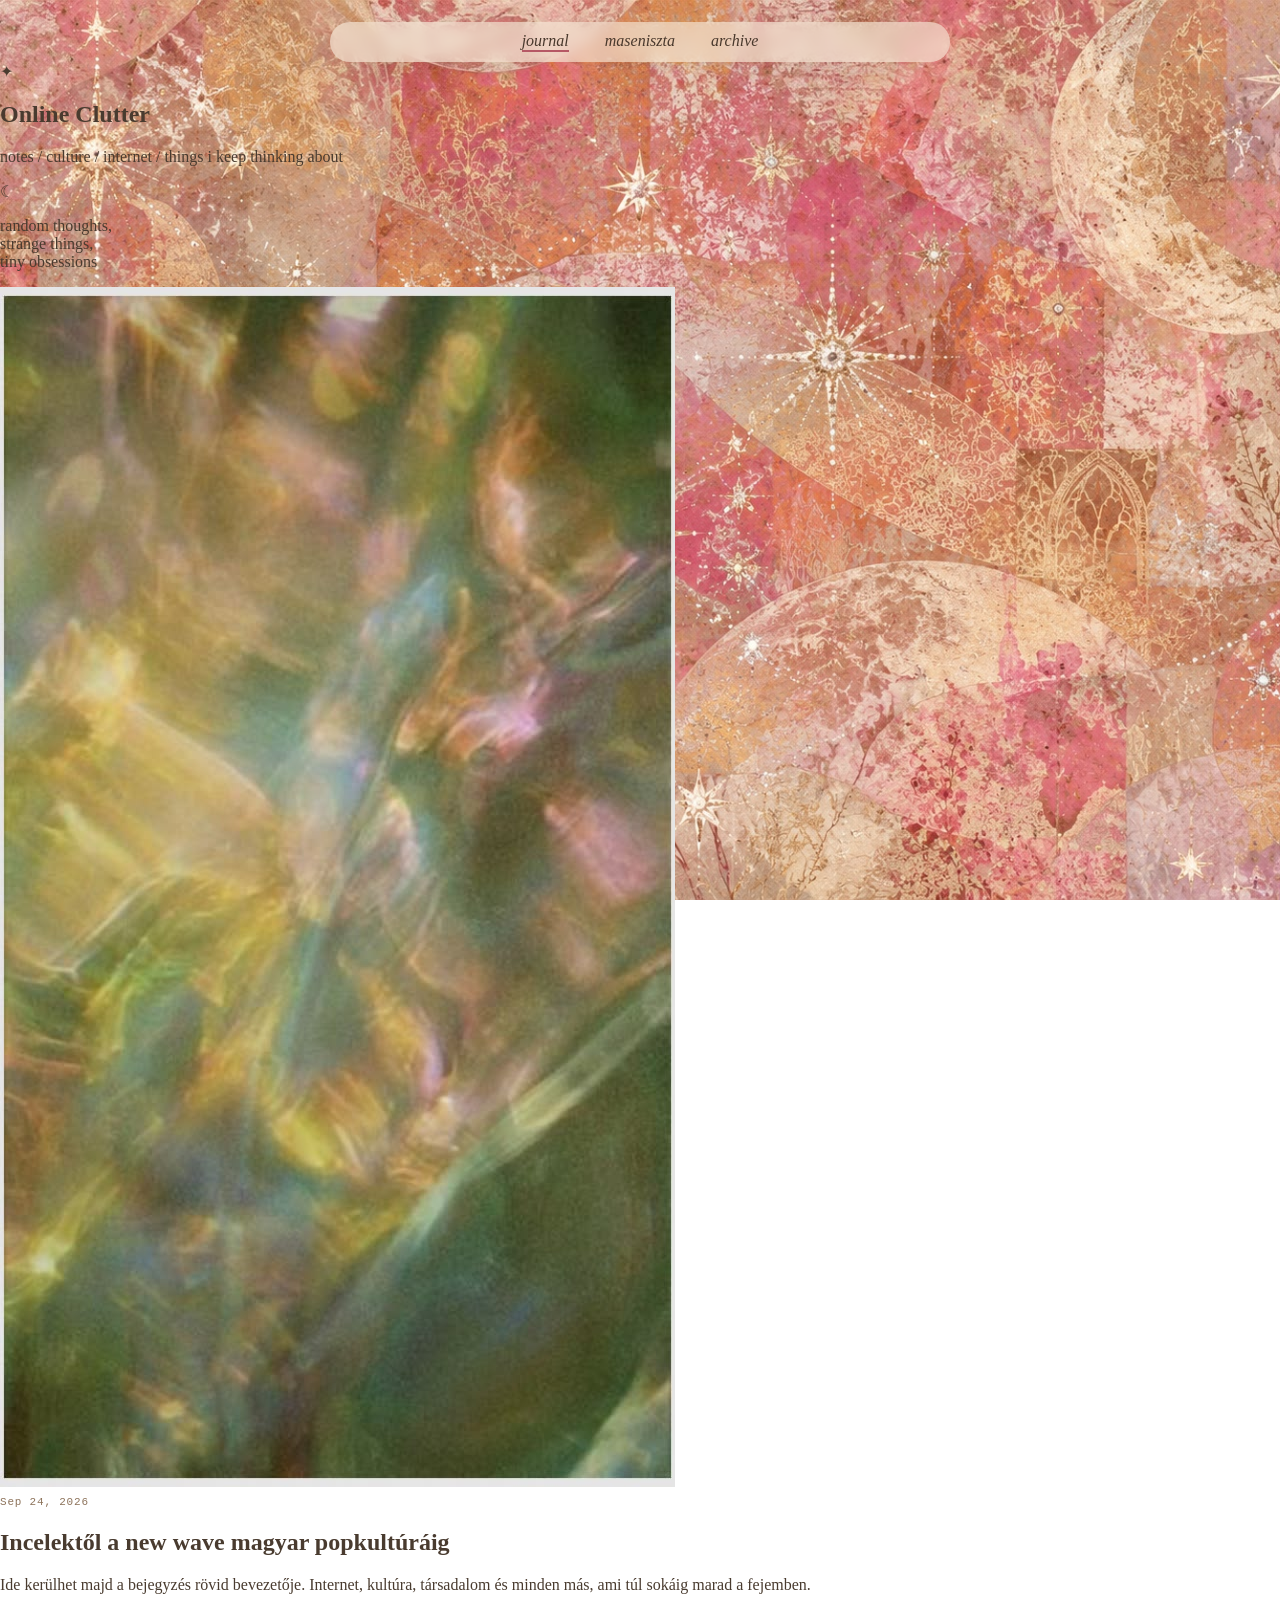
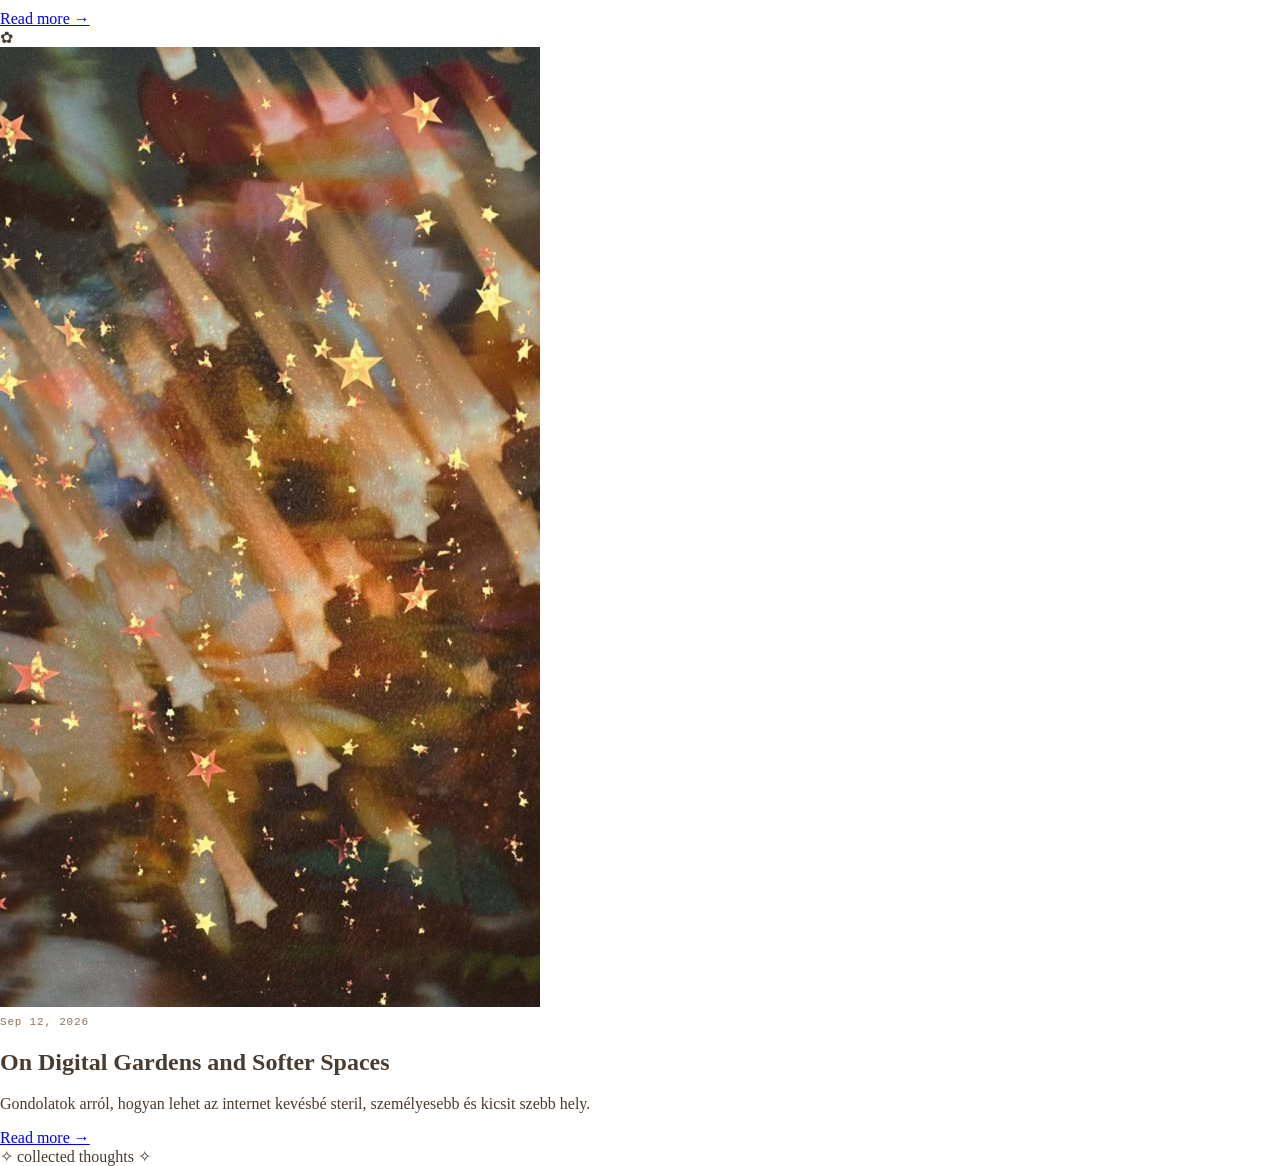
==== commit 3875f1ef: "Update index.html" ====
--- a/index.html
+++ b/index.html
@@ -3,29 +3,16 @@
 
 <head>
   <meta charset="UTF-8">
-
-  <meta
-    name="viewport"
-    content="width=device-width, initial-scale=1.0"
-  >
+  <meta name="viewport" content="width=device-width, initial-scale=1.0">
 
   <title>Online Clutter</title>
 
-  <link
-    rel="stylesheet"
-    href="style.css"
-  >
+  <link rel="stylesheet" href="style.css">
 </head>
-
 
 <body
   style="
-    margin: 0;
-    min-height: 100vh;
-
-    background-image:
-      url('images/pink-start2.jpg');
-
+    background-image: url('images/pink-start2.jpg');
     background-size: cover;
     background-position: center top;
     background-repeat: no-repeat;
@@ -34,90 +21,60 @@
 >
 
   <header class="topbar">
-
     <nav>
-      <a
-        class="active"
-        href="/"
-      >
-        journal
-      </a>
-
-      <a
-        href="/maseniszta/"
-      >
-        maseniszta
-      </a>
-
-      <a
-        href="#archive"
-      >
-        archive
-      </a>
+      <a class="active" href="/">journal</a>
+      <a href="/maseniszta/">maseniszta</a>
+      <a href="#archive">archive</a>
     </nav>
-
   </header>
 
 
   <main>
 
-    <section class="hero">
+    <section class="intro">
 
-      <div class="hero-paper">
+      <div class="title-paper">
+        <span class="tiny-star">✦</span>
 
-        <span class="decor decor-1">
-          ✦
-        </span>
-
-        <span class="decor decor-2">
-          ☾
-        </span>
-
-        <span class="decor decor-3">
-          ✧
-        </span>
-
-
-        <h1>
-          Online Clutter
-        </h1>
-
+        <h1>Online Clutter</h1>
 
         <p>
           notes / culture / internet / things i keep thinking about
         </p>
+      </div>
 
+      <div class="little-note">
+        <span>☾</span>
+        <p>
+          random thoughts,<br>
+          strange things,<br>
+          tiny obsessions
+        </p>
       </div>
 
     </section>
 
 
-    <section class="posts">
+    <section class="journal">
 
+      <article class="feature-post">
 
-      <article class="post-card post-one">
-
-        <div class="image-frame">
-
+        <div class="feature-image">
           <img
             src="images/blur-stars.jpg"
             alt=""
           >
-
         </div>
 
-
-        <div class="post-content">
+        <div class="feature-paper">
 
           <span class="date">
             Sep 24, 2026
           </span>
 
-
           <h2>
             Incelektől a new wave magyar popkultúráig
           </h2>
-
 
           <p>
             Ide kerülhet majd a bejegyzés rövid bevezetője.
@@ -125,6 +82,42 @@
             ami túl sokáig marad a fejemben.
           </p>
 
+          <a href="#">
+            Read more →
+          </a>
+
+        </div>
+
+        <span class="floating-flower">
+          ✿
+        </span>
+
+      </article>
+
+
+      <article class="small-post">
+
+        <div class="small-image">
+          <img
+            src="images/dark-stars.jpg"
+            alt=""
+          >
+        </div>
+
+        <div class="small-paper">
+
+          <span class="date">
+            Sep 12, 2026
+          </span>
+
+          <h2>
+            On Digital Gardens and Softer Spaces
+          </h2>
+
+          <p>
+            Gondolatok arról, hogyan lehet az internet kevésbé steril,
+            személyesebb és kicsit szebb hely.
+          </p>
 
           <a href="#">
             Read more →
@@ -135,45 +128,9 @@
       </article>
 
 
-
-      <article class="post-card post-two">
-
-        <div class="image-frame">
-
-          <img
-            src="images/dark-stars.jpg"
-            alt=""
-          >
-
-        </div>
-
-
-        <div class="post-content">
-
-          <span class="date">
-            Sep 12, 2026
-          </span>
-
-
-          <h2>
-            On Digital Gardens and Softer Spaces
-          </h2>
-
-
-          <p>
-            Gondolatok arról, hogyan lehet az internet kevésbé steril,
-            személyesebb és kicsit szebb hely.
-          </p>
-
-
-          <a href="#">
-            Read more →
-          </a>
-
-        </div>
-
-      </article>
-
+      <div class="scrap-note">
+        ✧ collected thoughts ✧
+      </div>
 
     </section>
 
--- a/style.css
+++ b/style.css
@@ -13,30 +13,24 @@
   color: #493b2f;
   font-family: Georgia, "Times New Roman", serif;
   overflow-x: hidden;
-
-background-image: url("images/pink-start2.jpg");  background-size: cover;
-  background-position: center top;
-  background-repeat: no-repeat;
-  background-attachment: fixed;
-  background-color: #d9b59f;
 }
 
 main {
   background: transparent;
 }
 
+
 /* =========================
    NAV
 ========================= */
 
 .topbar {
-  width: min(650px, 88%);
+  width: min(620px, 88%);
   margin: 22px auto 0;
-
-  padding: 13px 26px;
-
-  background: rgba(247, 236, 219, 0.88);
-  backdrop-filter: blur(5px);
+  padding: 10px 22px;
+
+  background: rgba(247, 236, 219, 0.60);
+  backdrop-filter: blur(7px);
 
   border-radius: 999px;
 
@@ -47,82 +41,70 @@
 }
 
 nav a {
-  margin: 0 18px;
+  display: inline-block;
+
+  margin: 0 16px;
 
   color: #49392d;
   text-decoration: none;
 
   font-size: 16px;
   font-style: italic;
+
+  transition: 0.25s ease;
+}
+
+nav a:hover {
+  transform: translateY(-2px);
 }
 
 nav a.active {
   border-bottom: 2px solid #b65865;
 }
 
+
 /* =========================
    HERO
 ========================= */
 
 .hero {
-  width: min(1000px, 90%);
-  margin: 26px auto 0;
+  width: min(960px, 88%);
+  margin: 28px auto 0;
 }
 
 .hero-paper {
   position: relative;
 
-  padding: 34px 48px 32px;
+  padding: 28px 42px 28px;
 
   background:
     linear-gradient(
-      rgba(248, 239, 225, 0.90),
-      rgba(241, 226, 198, 0.88)
+      rgba(248, 239, 225, 0.70),
+      rgba(241, 226, 198, 0.66)
     );
 
-  backdrop-filter: blur(3px);
+  backdrop-filter: blur(5px);
 
   border-radius:
-    55px 85px 60px 75px /
-    60px 50px 85px 60px;
+    58px 82px 48px 74px /
+    68px 50px 76px 56px;
 
   box-shadow:
-    0 22px 45px rgba(52, 35, 22, 0.12);
+    0 22px 45px rgba(52, 35, 22, 0.10);
 
   overflow: hidden;
 }
 
-.hero-paper::after {
-  content: "";
-  position: absolute;
-
-  right: -30px;
-  top: -35px;
-
-  width: 220px;
-  height: 220px;
-
-  background:
-    url("https://raw.githubusercontent.com/Okave0/Okave0.github.io/main/images/dreamy-stars.jpg")
-    center/cover no-repeat;
-
-  opacity: 0.18;
-
-  border-radius: 50%;
-
-  pointer-events: none;
-}
-
 .hero-paper h1 {
   position: relative;
   z-index: 2;
 
   margin: 0;
 
-  font-size: clamp(48px, 5vw, 76px);
+  font-size: clamp(46px, 5vw, 74px);
   font-weight: normal;
 
-  line-height: 0.95;
+  line-height: 1;
   letter-spacing: -2px;
 
   color: #53603f;
@@ -132,127 +114,139 @@
   position: relative;
   z-index: 2;
 
-  margin-top: 28px;
-
-  font-size: 16px;
+  margin-top: 22px;
+  margin-bottom: 0;
+
+  font-size: 15px;
   font-style: italic;
 
   letter-spacing: 0.7px;
 }
 
-/* =========================
-   DECOR
+
+/* =========================
+   HERO DECOR
 ========================= */
 
 .decor {
   position: absolute;
   z-index: 2;
 
-  color: rgba(154, 108, 49, 0.7);
+  color: rgba(154, 108, 49, 0.72);
 }
 
 .decor-1 {
-  top: 28px;
-  right: 85px;
-  font-size: 40px;
+  top: 24px;
+  right: 78px;
+
+  font-size: 36px;
+
+  transform: rotate(12deg);
 }
 
 .decor-2 {
-  top: 58px;
-  left: 42px;
-  font-size: 36px;
+  top: 55px;
+  left: 36px;
+
+  font-size: 34px;
+
+  transform: rotate(-10deg);
 }
 
 .decor-3 {
-  right: 38px;
-  bottom: 22px;
-  font-size: 34px;
-}
+  right: 34px;
+  bottom: 18px;
+
+  font-size: 30px;
+}
+
 
 /* =========================
    POSTS
 ========================= */
 
 .posts {
-  width: min(1100px, 90%);
-
-  margin: 70px auto 140px;
+  width: min(1080px, 90%);
+  margin: 72px auto 150px;
 
   display: grid;
   grid-template-columns: 1.08fr 0.92fr;
-
-  gap: 48px;
+  gap: 52px;
 
   align-items: start;
 
   position: relative;
 }
 
-/* =========================
-   POST CARDS
+
+/* =========================
+   POST CARD BASE
 ========================= */
 
 .post-card {
   position: relative;
 
-  padding: 18px 18px 30px;
+  padding: 15px 15px 26px;
 
   background:
     linear-gradient(
-      rgba(249, 237, 219, 0.90),
-      rgba(242, 223, 204, 0.88)
+      rgba(249, 237, 219, 0.72),
+      rgba(242, 223, 204, 0.68)
     );
 
-  backdrop-filter: blur(3px);
+  backdrop-filter: blur(5px);
 
   box-shadow:
-    0 20px 38px rgba(53, 35, 22, 0.12);
+    0 20px 38px rgba(53, 35, 22, 0.10);
 
   overflow: hidden;
 }
+
+
+/* szabálytalanabb formák */
 
 .post-one {
   border-radius:
-    75px 40px 85px 55px /
-    55px 90px 50px 80px;
-
-  transform: rotate(-0.8deg);
+    90px 34px 110px 50px /
+    48px 100px 42px 88px;
+
+  transform: rotate(-1.2deg);
 }
 
 .post-two {
   border-radius:
-    45px 85px 60px 95px /
-    75px 50px 90px 55px;
-
-  transform: rotate(1deg);
-
-  margin-top: 75px;
-}
-
-/* =========================
-   POST IMAGES
+    38px 105px 52px 98px /
+    92px 45px 110px 48px;
+
+  transform: rotate(1.4deg);
+
+  margin-top: 92px;
+}
+
+
+/* =========================
+   IMAGES
 ========================= */
 
 .image-frame {
   overflow: hidden;
-
   position: relative;
 }
 
 .post-one .image-frame {
-  height: 320px;
+  height: 310px;
 
   border-radius:
-    55px 30px 65px 35px /
-    35px 60px 40px 70px;
+    72px 26px 90px 36px /
+    38px 85px 32px 72px;
 }
 
 .post-two .image-frame {
-  height: 250px;
+  height: 245px;
 
   border-radius:
-    35px 70px 40px 60px /
-    65px 35px 75px 45px;
+    30px 78px 38px 72px /
+    68px 30px 86px 42px;
 }
 
 .image-frame img {
@@ -264,21 +258,21 @@
   display: block;
 }
 
-/* =========================
-   POST TEXT
+
+/* =========================
+   POST CONTENT
 ========================= */
 
 .post-content {
   position: relative;
   z-index: 2;
 
-  padding: 24px 20px 5px;
+  padding: 22px 18px 5px;
 }
 
 .date {
   font-family: "Courier New", monospace;
-
-  font-size: 12px;
+  font-size: 11px;
 
   color: #8d735b;
 
@@ -286,9 +280,9 @@
 }
 
 .post-content h2 {
-  margin: 14px 0 18px;
-
-  font-size: 34px;
+  margin: 12px 0 16px;
+
+  font-size: 32px;
   font-weight: normal;
   font-style: italic;
 
@@ -296,89 +290,104 @@
 }
 
 .post-two .post-content h2 {
-  font-size: 31px;
+  font-size: 29px;
 }
 
 .post-content p {
-  font-size: 16px;
-  line-height: 1.7;
+  font-size: 15px;
+  line-height: 1.75;
 }
 
 .post-content a {
   display: inline-block;
 
-  margin-top: 12px;
+  margin-top: 10px;
 
   color: #7e4853;
-
   text-decoration: none;
 
-  border-bottom: 1px solid #b45f71;
-}
-
-/* =========================
-   EXTRA DECOR
+  border-bottom: 1px solid rgba(180, 95, 113, 0.7);
+}
+
+
+/* =========================
+   SCRAPBOOK DECOR
 ========================= */
 
 .posts::before {
-  content: "";
+  content: "✦";
 
   position: absolute;
 
-  left: -70px;
+  left: -38px;
+  top: 28px;
+
+  font-size: 62px;
+
+  color: rgba(123, 97, 54, 0.28);
+
+  transform: rotate(-18deg);
+
+  pointer-events: none;
+}
+
+.posts::after {
+  content: "☾";
+
+  position: absolute;
+
+  right: -28px;
   bottom: 80px;
 
-  width: 240px;
-  height: 240px;
-
-  background:
-    url("https://raw.githubusercontent.com/Okave0/Okave0.github.io/main/images/blur-stars.jpg")
-    center/cover no-repeat;
-
-  opacity: 0.16;
-
-  border-radius: 50%;
-
-  filter: blur(2px);
+  font-size: 72px;
+
+  color: rgba(113, 83, 104, 0.22);
+
+  transform: rotate(12deg);
 
   pointer-events: none;
 }
 
-.posts::after {
-  content: "";
+.post-one::after {
+  content: "✧";
 
   position: absolute;
 
-  right: -55px;
-  top: 120px;
-
-  width: 190px;
-  height: 190px;
-
-  background:
-    url("https://raw.githubusercontent.com/Okave0/Okave0.github.io/main/images/pink-stars.jpg")
-    center/cover no-repeat;
-
-  opacity: 0.14;
-
-  border-radius: 50%;
-
-  pointer-events: none;
-}
+  right: 24px;
+  top: 18px;
+
+  font-size: 38px;
+
+  color: rgba(170, 118, 60, 0.30);
+
+  transform: rotate(14deg);
+}
+
+.post-two::after {
+  content: "✿";
+
+  position: absolute;
+
+  left: 20px;
+  bottom: 14px;
+
+  font-size: 34px;
+
+  color: rgba(113, 126, 81, 0.26);
+
+  transform: rotate(-8deg);
+}
+
 
 /* =========================
    MOBILE
 ========================= */
 
 @media (max-width: 800px) {
-
-  body {
-    background-attachment: scroll;
-  }
 
   .posts {
     grid-template-columns: 1fr;
-    gap: 55px;
+    gap: 58px;
   }
 
   .post-two {
@@ -391,23 +400,29 @@
   }
 
   .hero-paper {
-    padding: 34px 28px;
-
-    border-radius: 40px;
+    padding: 28px 26px;
+
+    border-radius: 36px;
   }
 
   .hero-paper h1 {
-    font-size: clamp(54px, 15vw, 78px);
-    letter-spacing: -3px;
+    font-size: clamp(46px, 14vw, 70px);
+    letter-spacing: -2px;
   }
 
   .post-one .image-frame,
   .post-two .image-frame {
-    height: 240px;
+    height: 235px;
   }
 
   .post-one,
   .post-two {
-    border-radius: 40px;
-  }
-}
+    border-radius: 36px;
+    transform: none;
+  }
+
+  .posts::before,
+  .posts::after {
+    display: none;
+  }
+}
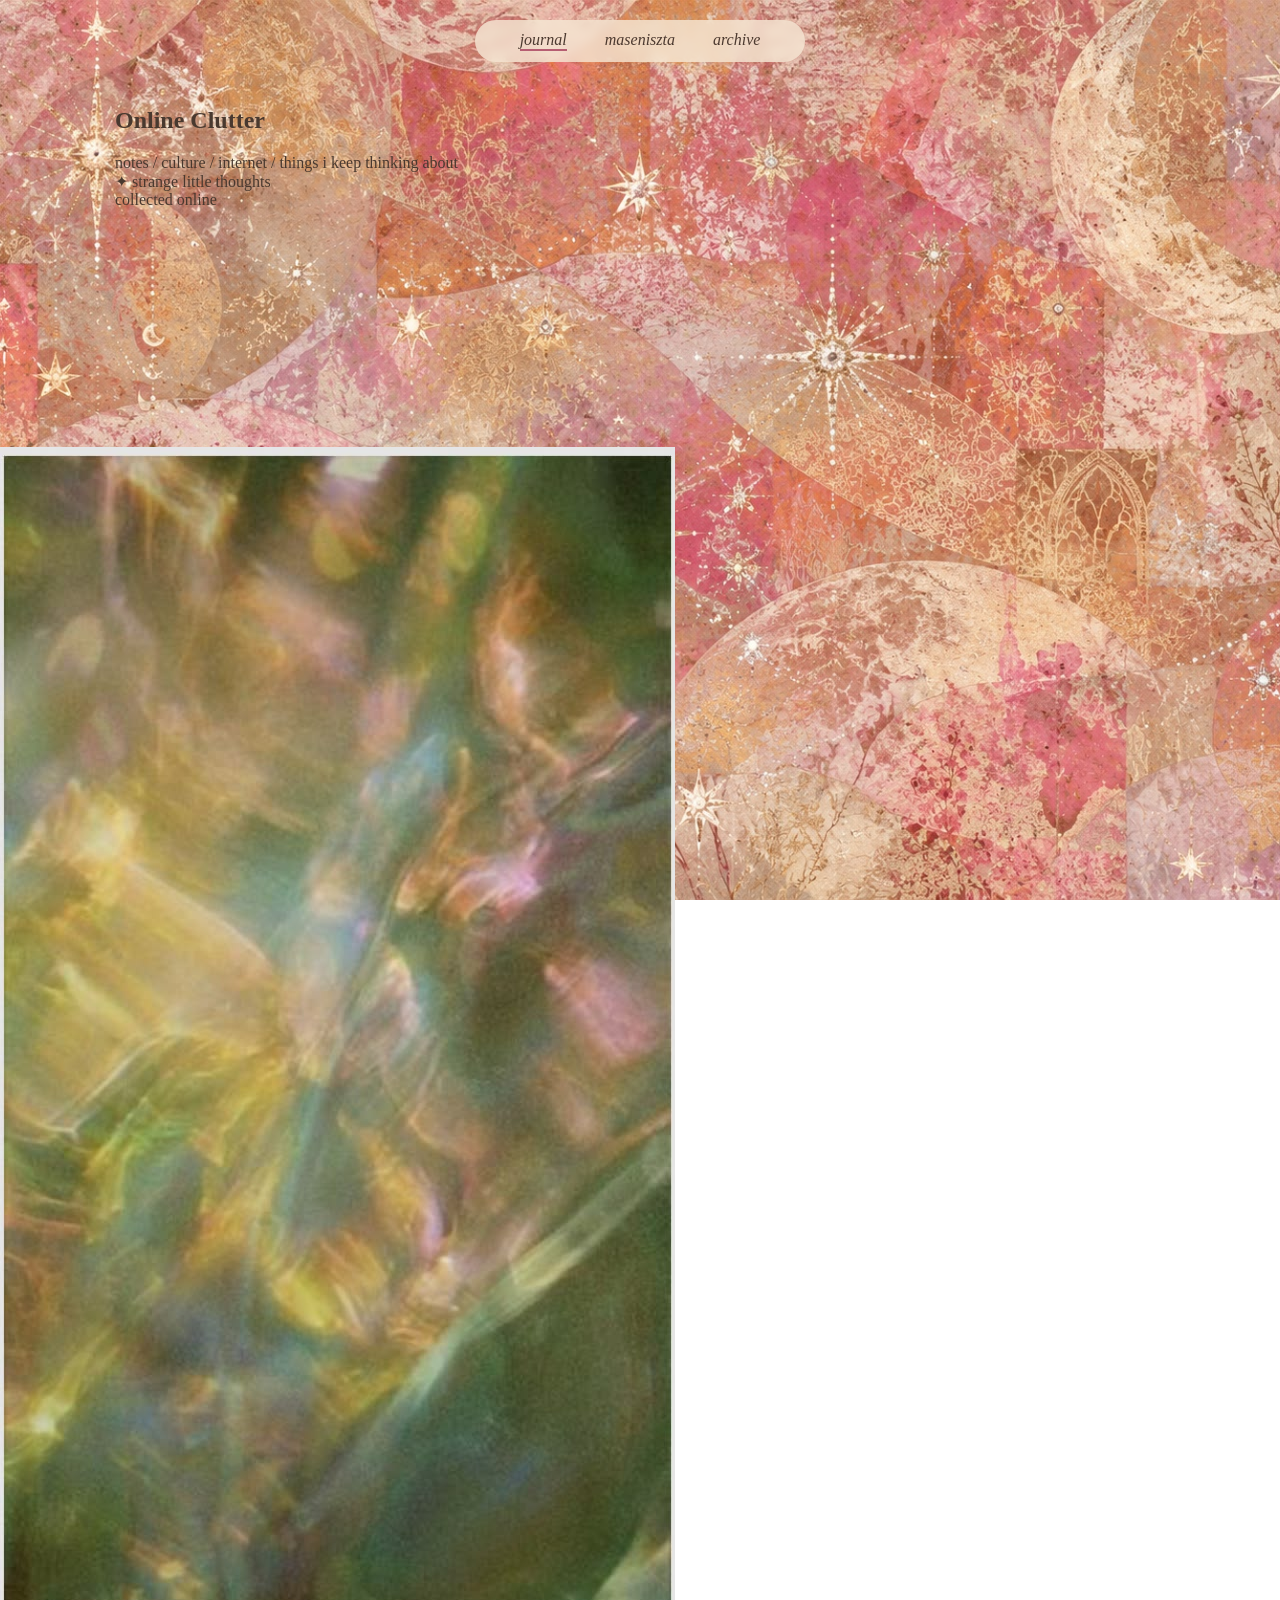
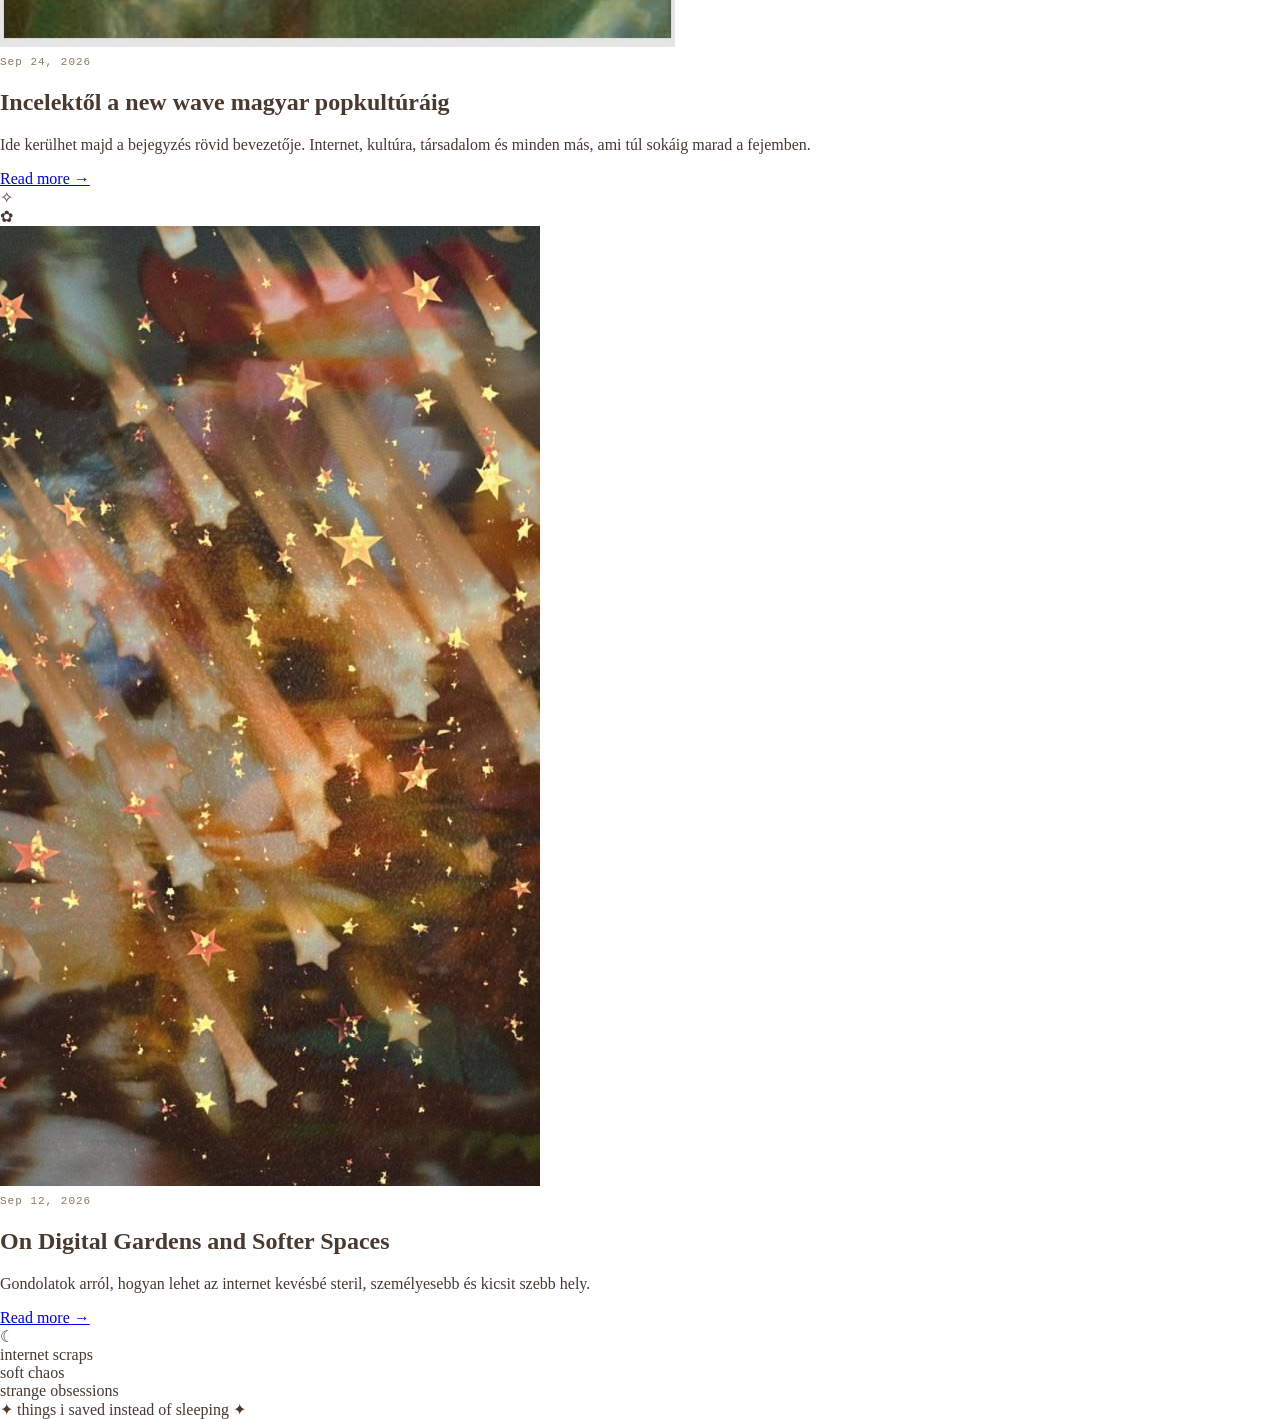
==== commit e6f77878: "Update index.html" ====
--- a/index.html
+++ b/index.html
@@ -28,49 +28,37 @@
     </nav>
   </header>
 
-
   <main>
 
     <section class="intro">
 
-      <div class="title-paper">
-        <span class="tiny-star">✦</span>
-
+      <div class="title-wrap">
         <h1>Online Clutter</h1>
-
-        <p>
-          notes / culture / internet / things i keep thinking about
-        </p>
       </div>
 
-      <div class="little-note">
-        <span>☾</span>
-        <p>
-          random thoughts,<br>
-          strange things,<br>
-          tiny obsessions
-        </p>
+      <div class="tagline-paper">
+        notes / culture / internet / things i keep thinking about
+      </div>
+
+      <div class="side-note">
+        <span>✦</span>
+        strange little thoughts<br>
+        collected online
       </div>
 
     </section>
 
 
-    <section class="journal">
+    <section class="scrapbook">
 
-      <article class="feature-post">
+      <article class="post post-one">
 
-        <div class="feature-image">
-          <img
-            src="images/blur-stars.jpg"
-            alt=""
-          >
+        <div class="photo photo-one">
+          <img src="images/blur-stars.jpg" alt="">
         </div>
 
-        <div class="feature-paper">
-
-          <span class="date">
-            Sep 24, 2026
-          </span>
+        <div class="paper paper-one">
+          <span class="date">Sep 24, 2026</span>
 
           <h2>
             Incelektől a new wave magyar popkultúráig
@@ -82,33 +70,23 @@
             ami túl sokáig marad a fejemben.
           </p>
 
-          <a href="#">
-            Read more →
-          </a>
-
+          <a href="#">Read more →</a>
         </div>
 
-        <span class="floating-flower">
-          ✿
-        </span>
+        <div class="tiny-decor star-a">✧</div>
+        <div class="tiny-decor flower-a">✿</div>
 
       </article>
 
 
-      <article class="small-post">
+      <article class="post post-two">
 
-        <div class="small-image">
-          <img
-            src="images/dark-stars.jpg"
-            alt=""
-          >
+        <div class="photo photo-two">
+          <img src="images/dark-stars.jpg" alt="">
         </div>
 
-        <div class="small-paper">
-
-          <span class="date">
-            Sep 12, 2026
-          </span>
+        <div class="paper paper-two">
+          <span class="date">Sep 12, 2026</span>
 
           <h2>
             On Digital Gardens and Softer Spaces
@@ -119,17 +97,22 @@
             személyesebb és kicsit szebb hely.
           </p>
 
-          <a href="#">
-            Read more →
-          </a>
+          <a href="#">Read more →</a>
+        </div>
 
-        </div>
+        <div class="tiny-decor moon-a">☾</div>
 
       </article>
 
 
-      <div class="scrap-note">
-        ✧ collected thoughts ✧
+      <div class="floating-note note-one">
+        internet scraps<br>
+        soft chaos<br>
+        strange obsessions
+      </div>
+
+      <div class="floating-note note-two">
+        ✦ things i saved instead of sleeping ✦
       </div>
 
     </section>
--- a/style.css
+++ b/style.css
@@ -10,246 +10,223 @@
 }
 
 body {
-  color: #493b2f;
   font-family: Georgia, "Times New Roman", serif;
+  color: #49392f;
   overflow-x: hidden;
 }
 
-main {
-  background: transparent;
-}
-
-
-/* =========================
-   NAV
+
+/* =========================
+   NAVIGATION
 ========================= */
 
 .topbar {
-  width: min(620px, 88%);
-  margin: 22px auto 0;
-  padding: 10px 22px;
-
-  background: rgba(247, 236, 219, 0.60);
-  backdrop-filter: blur(7px);
+  width: fit-content;
+
+  margin: 20px auto 0;
+
+  padding: 11px 28px;
+
+  background: rgba(248, 234, 214, 0.78);
+
+  backdrop-filter: blur(5px);
 
   border-radius: 999px;
 
-  text-align: center;
-
-  box-shadow:
-    0 10px 30px rgba(53, 38, 23, 0.08);
+  position: relative;
+  z-index: 10;
 }
 
 nav a {
   display: inline-block;
 
-  margin: 0 16px;
-
-  color: #49392d;
+  margin: 0 17px;
+
+  color: #4c3a30;
+
   text-decoration: none;
 
   font-size: 16px;
   font-style: italic;
 
-  transition: 0.25s ease;
+  transition: 0.2s ease;
 }
 
 nav a:hover {
-  transform: translateY(-2px);
+  transform: rotate(-2deg);
 }
 
 nav a.active {
-  border-bottom: 2px solid #b65865;
-}
-
-
-/* =========================
-   HERO
-========================= */
-
-.hero {
-  width: min(960px, 88%);
-  margin: 28px auto 0;
-}
-
-.hero-paper {
-  position: relative;
-
-  padding: 28px 42px 28px;
-
-  background:
-    linear-gradient(
-      rgba(248, 239, 225, 0.70),
-      rgba(241, 226, 198, 0.66)
-    );
+  border-bottom: 2px solid #b65e72;
+}
+
+
+/* =========================
+   INTRO AREA
+========================= */
+
+.intro {
+  width: min(1050px, 90%);
+
+  margin: 45px auto 40px;
+
+  position: relative;
+
+  min-height: 300px;
+}
+
+
+/* main paper */
+
+.title-paper {
+  width: 74%;
+
+  padding: 36px 50px 34px;
+
+  background: rgba(248, 236, 216, 0.82);
+
+  backdrop-filter: blur(4px);
+
+  border-radius:
+    38px 80px 46px 72px /
+    65px 44px 70px 48px;
+
+  box-shadow:
+    0 18px 45px rgba(74, 47, 31, 0.12);
+
+  transform: rotate(-1deg);
+
+  position: relative;
+}
+
+.title-paper h1 {
+  margin: 0;
+
+  font-size: clamp(48px, 6vw, 82px);
+
+  font-weight: normal;
+
+  letter-spacing: -3px;
+
+  line-height: 1;
+
+  color: #566344;
+}
+
+.title-paper p {
+  margin-top: 24px;
+  margin-bottom: 0;
+
+  font-size: 15px;
+
+  font-style: italic;
+
+  letter-spacing: 0.6px;
+}
+
+.tiny-star {
+  position: absolute;
+
+  right: 35px;
+  top: 20px;
+
+  font-size: 38px;
+
+  color: rgba(168, 118, 63, 0.7);
+}
+
+
+/* little side note */
+
+.little-note {
+  position: absolute;
+
+  right: 0;
+  top: 55px;
+
+  width: 215px;
+
+  padding: 22px 20px;
+
+  background: rgba(236, 214, 192, 0.72);
 
   backdrop-filter: blur(5px);
 
   border-radius:
-    58px 82px 48px 74px /
-    68px 50px 76px 56px;
-
-  box-shadow:
-    0 22px 45px rgba(52, 35, 22, 0.10);
+    52px 28px 62px 34px /
+    32px 58px 40px 64px;
+
+  transform: rotate(4deg);
+
+  text-align: center;
+
+  box-shadow:
+    0 15px 35px rgba(69, 47, 33, 0.10);
+}
+
+.little-note span {
+  display: block;
+
+  font-size: 34px;
+
+  margin-bottom: 6px;
+
+  color: #8b6950;
+}
+
+.little-note p {
+  margin: 0;
+
+  font-size: 13px;
+
+  line-height: 1.6;
+
+  font-style: italic;
+}
+
+
+/* =========================
+   JOURNAL
+========================= */
+
+.journal {
+  width: min(1100px, 92%);
+
+  margin: 40px auto 140px;
+
+  position: relative;
+
+  min-height: 1000px;
+}
+
+
+/* =========================
+   FEATURE POST
+========================= */
+
+.feature-post {
+  width: 62%;
+
+  position: relative;
+
+  transform: rotate(-1.2deg);
+}
+
+.feature-image {
+  width: 100%;
+  height: 390px;
 
   overflow: hidden;
-}
-
-.hero-paper h1 {
-  position: relative;
-  z-index: 2;
-
-  margin: 0;
-
-  font-size: clamp(46px, 5vw, 74px);
-  font-weight: normal;
-
-  line-height: 1;
-  letter-spacing: -2px;
-
-  color: #53603f;
-}
-
-.hero-paper p {
-  position: relative;
-  z-index: 2;
-
-  margin-top: 22px;
-  margin-bottom: 0;
-
-  font-size: 15px;
-  font-style: italic;
-
-  letter-spacing: 0.7px;
-}
-
-
-/* =========================
-   HERO DECOR
-========================= */
-
-.decor {
-  position: absolute;
-  z-index: 2;
-
-  color: rgba(154, 108, 49, 0.72);
-}
-
-.decor-1 {
-  top: 24px;
-  right: 78px;
-
-  font-size: 36px;
-
-  transform: rotate(12deg);
-}
-
-.decor-2 {
-  top: 55px;
-  left: 36px;
-
-  font-size: 34px;
-
-  transform: rotate(-10deg);
-}
-
-.decor-3 {
-  right: 34px;
-  bottom: 18px;
-
-  font-size: 30px;
-}
-
-
-/* =========================
-   POSTS
-========================= */
-
-.posts {
-  width: min(1080px, 90%);
-  margin: 72px auto 150px;
-
-  display: grid;
-  grid-template-columns: 1.08fr 0.92fr;
-  gap: 52px;
-
-  align-items: start;
-
-  position: relative;
-}
-
-
-/* =========================
-   POST CARD BASE
-========================= */
-
-.post-card {
-  position: relative;
-
-  padding: 15px 15px 26px;
-
-  background:
-    linear-gradient(
-      rgba(249, 237, 219, 0.72),
-      rgba(242, 223, 204, 0.68)
-    );
-
-  backdrop-filter: blur(5px);
-
-  box-shadow:
-    0 20px 38px rgba(53, 35, 22, 0.10);
-
-  overflow: hidden;
-}
-
-
-/* szabálytalanabb formák */
-
-.post-one {
-  border-radius:
-    90px 34px 110px 50px /
-    48px 100px 42px 88px;
-
-  transform: rotate(-1.2deg);
-}
-
-.post-two {
-  border-radius:
-    38px 105px 52px 98px /
-    92px 45px 110px 48px;
-
-  transform: rotate(1.4deg);
-
-  margin-top: 92px;
-}
-
-
-/* =========================
-   IMAGES
-========================= */
-
-.image-frame {
-  overflow: hidden;
-  position: relative;
-}
-
-.post-one .image-frame {
-  height: 310px;
-
-  border-radius:
-    72px 26px 90px 36px /
-    38px 85px 32px 72px;
-}
-
-.post-two .image-frame {
-  height: 245px;
-
-  border-radius:
-    30px 78px 38px 72px /
-    68px 30px 86px 42px;
-}
-
-.image-frame img {
+
+  border-radius:
+    80px 30px 95px 42px /
+    44px 92px 38px 76px;
+
+  box-shadow:
+    0 20px 40px rgba(54, 35, 24, 0.13);
+}
+
+.feature-image img {
   width: 100%;
   height: 100%;
 
@@ -259,123 +236,190 @@
 }
 
 
-/* =========================
-   POST CONTENT
-========================= */
-
-.post-content {
-  position: relative;
+/* text paper overlaps image */
+
+.feature-paper {
+  width: 82%;
+
+  margin: -55px 0 0 70px;
+
+  padding: 32px 36px 30px;
+
+  background: rgba(249, 234, 214, 0.88);
+
+  backdrop-filter: blur(5px);
+
+  border-radius:
+    55px 26px 70px 40px /
+    38px 68px 30px 76px;
+
+  box-shadow:
+    0 18px 35px rgba(57, 38, 25, 0.12);
+
+  position: relative;
+
   z-index: 2;
-
-  padding: 22px 18px 5px;
-}
+}
+
+.feature-paper h2 {
+  margin: 12px 0 18px;
+
+  font-size: 36px;
+
+  font-weight: normal;
+
+  font-style: italic;
+
+  line-height: 1.05;
+}
+
+
+/* =========================
+   SMALL POST
+========================= */
+
+.small-post {
+  width: 46%;
+
+  position: absolute;
+
+  right: 0;
+  top: 220px;
+
+  transform: rotate(1.8deg);
+}
+
+.small-image {
+  height: 260px;
+
+  overflow: hidden;
+
+  border-radius:
+    34px 92px 46px 74px /
+    78px 38px 88px 42px;
+
+  box-shadow:
+    0 18px 38px rgba(54, 35, 24, 0.12);
+}
+
+.small-image img {
+  width: 100%;
+  height: 100%;
+
+  object-fit: cover;
+
+  display: block;
+}
+
+.small-paper {
+  width: 90%;
+
+  margin: -35px 0 0 20px;
+
+  padding: 28px 30px;
+
+  background: rgba(243, 220, 208, 0.86);
+
+  backdrop-filter: blur(5px);
+
+  border-radius:
+    44px 80px 38px 68px /
+    72px 40px 82px 46px;
+
+  position: relative;
+
+  z-index: 2;
+
+  box-shadow:
+    0 16px 32px rgba(57, 38, 25, 0.10);
+}
+
+.small-paper h2 {
+  margin: 12px 0 16px;
+
+  font-size: 28px;
+
+  font-weight: normal;
+
+  font-style: italic;
+
+  line-height: 1.05;
+}
+
+
+/* =========================
+   COMMON POST TEXT
+========================= */
 
 .date {
   font-family: "Courier New", monospace;
+
   font-size: 11px;
 
-  color: #8d735b;
-
-  letter-spacing: 0.8px;
-}
-
-.post-content h2 {
-  margin: 12px 0 16px;
-
-  font-size: 32px;
-  font-weight: normal;
-  font-style: italic;
-
-  line-height: 1.05;
-}
-
-.post-two .post-content h2 {
-  font-size: 29px;
-}
-
-.post-content p {
+  color: #8f7761;
+
+  letter-spacing: 1px;
+}
+
+.feature-paper p,
+.small-paper p {
   font-size: 15px;
+
   line-height: 1.75;
 }
 
-.post-content a {
+.feature-paper a,
+.small-paper a {
   display: inline-block;
 
-  margin-top: 10px;
-
-  color: #7e4853;
+  margin-top: 8px;
+
+  color: #8b4f60;
+
   text-decoration: none;
 
-  border-bottom: 1px solid rgba(180, 95, 113, 0.7);
-}
-
-
-/* =========================
-   SCRAPBOOK DECOR
-========================= */
-
-.posts::before {
-  content: "✦";
-
+  border-bottom: 1px solid rgba(177, 89, 110, 0.65);
+}
+
+
+/* =========================
+   DECORATIONS
+========================= */
+
+.floating-flower {
   position: absolute;
 
-  left: -38px;
-  top: 28px;
-
-  font-size: 62px;
-
-  color: rgba(123, 97, 54, 0.28);
-
-  transform: rotate(-18deg);
-
-  pointer-events: none;
-}
-
-.posts::after {
-  content: "☾";
-
+  right: -30px;
+  bottom: 100px;
+
+  font-size: 64px;
+
+  color: rgba(123, 137, 83, 0.35);
+
+  transform: rotate(17deg);
+}
+
+.scrap-note {
   position: absolute;
 
-  right: -28px;
-  bottom: 80px;
-
-  font-size: 72px;
-
-  color: rgba(113, 83, 104, 0.22);
-
-  transform: rotate(12deg);
-
-  pointer-events: none;
-}
-
-.post-one::after {
-  content: "✧";
-
-  position: absolute;
-
-  right: 24px;
-  top: 18px;
-
-  font-size: 38px;
-
-  color: rgba(170, 118, 60, 0.30);
-
-  transform: rotate(14deg);
-}
-
-.post-two::after {
-  content: "✿";
-
-  position: absolute;
-
-  left: 20px;
-  bottom: 14px;
-
-  font-size: 34px;
-
-  color: rgba(113, 126, 81, 0.26);
-
-  transform: rotate(-8deg);
+  left: 55%;
+  top: 720px;
+
+  padding: 12px 20px;
+
+  background: rgba(246, 231, 212, 0.68);
+
+  border-radius: 999px;
+
+  transform: rotate(-5deg);
+
+  font-size: 13px;
+
+  font-style: italic;
+
+  letter-spacing: 1px;
+
+  color: #72594a;
 }
 
 
@@ -385,44 +429,64 @@
 
 @media (max-width: 800px) {
 
-  .posts {
-    grid-template-columns: 1fr;
-    gap: 58px;
-  }
-
-  .post-two {
-    margin-top: 0;
+  .intro {
+    min-height: auto;
+  }
+
+  .title-paper {
+    width: 100%;
+
+    padding: 30px 28px;
+
+    transform: none;
+  }
+
+  .little-note {
+    position: static;
+
+    width: 70%;
+
+    margin: 25px auto 0;
+  }
+
+  .journal {
+    min-height: auto;
+  }
+
+  .feature-post,
+  .small-post {
+    width: 100%;
+
+    position: relative;
+
+    right: auto;
+    top: auto;
+
+    transform: none;
+
+    margin-bottom: 60px;
+  }
+
+  .feature-image,
+  .small-image {
+    height: 260px;
+  }
+
+  .feature-paper,
+  .small-paper {
+    width: 90%;
+
+    margin: -35px auto 0;
+  }
+
+  .scrap-note {
+    display: none;
   }
 
   nav a {
     margin: 0 8px;
-    font-size: 15px;
-  }
-
-  .hero-paper {
-    padding: 28px 26px;
-
-    border-radius: 36px;
-  }
-
-  .hero-paper h1 {
-    font-size: clamp(46px, 14vw, 70px);
-    letter-spacing: -2px;
-  }
-
-  .post-one .image-frame,
-  .post-two .image-frame {
-    height: 235px;
-  }
-
-  .post-one,
-  .post-two {
-    border-radius: 36px;
-    transform: none;
-  }
-
-  .posts::before,
-  .posts::after {
-    display: none;
-  }
-}
+
+    font-size: 14px;
+  }
+
+}
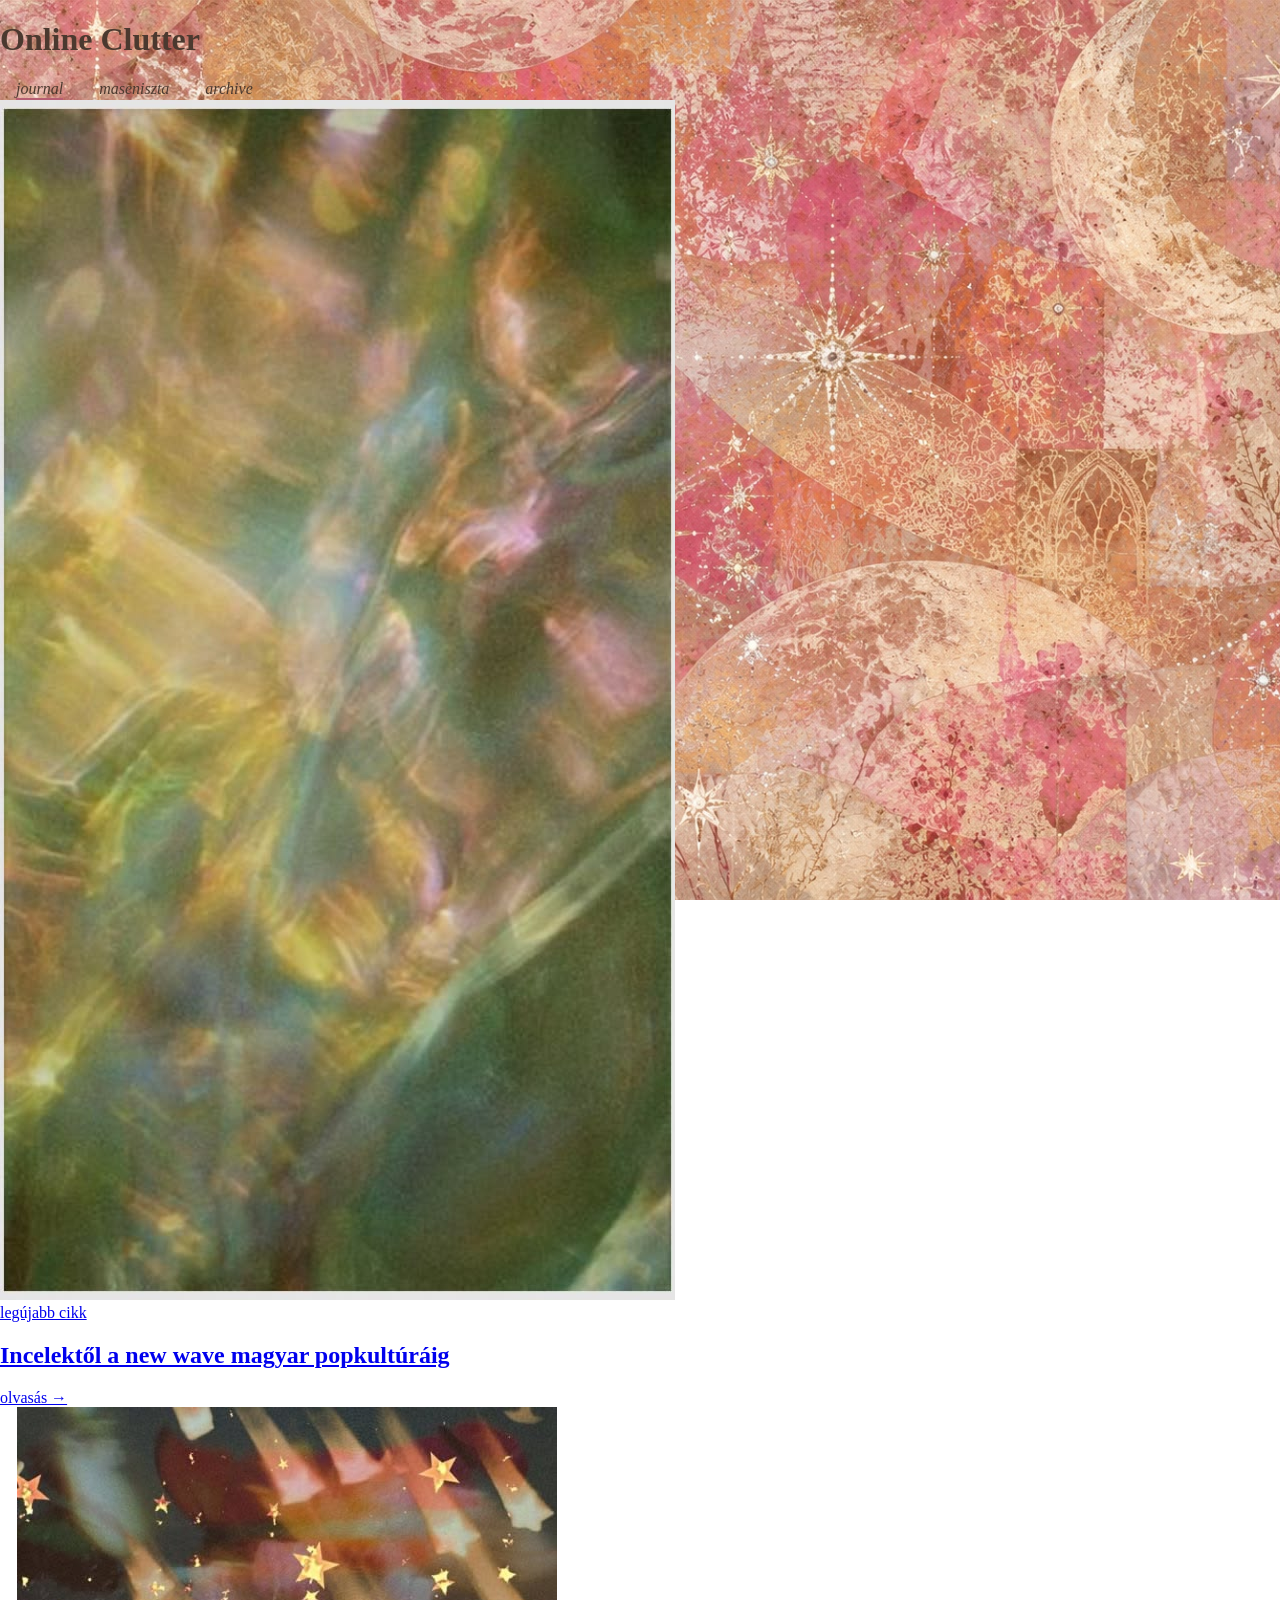
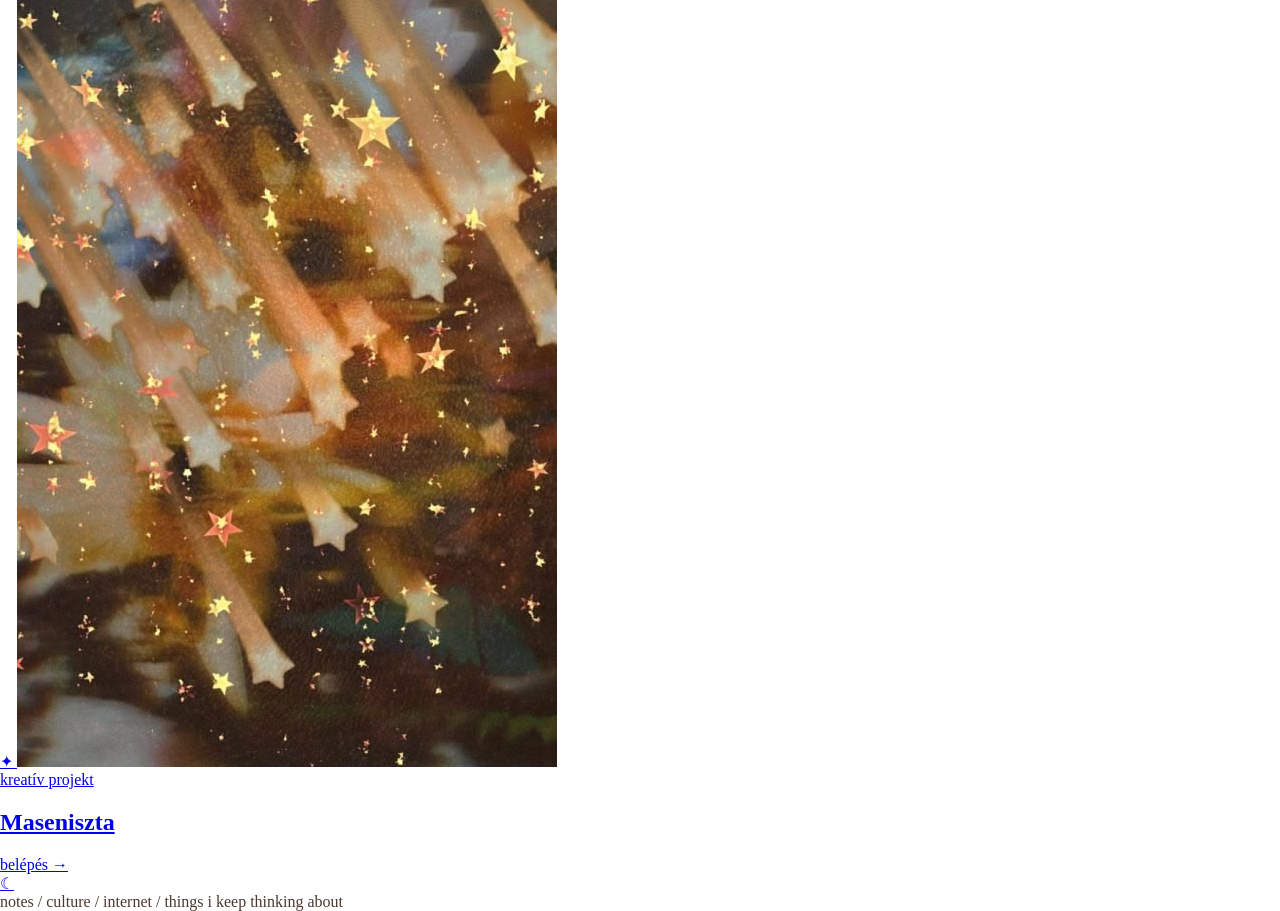
==== commit 5d90b442: "Update index.html" ====
--- a/index.html
+++ b/index.html
@@ -3,12 +3,20 @@
 
 <head>
   <meta charset="UTF-8">
-  <meta name="viewport" content="width=device-width, initial-scale=1.0">
+
+  <meta
+    name="viewport"
+    content="width=device-width, initial-scale=1.0"
+  >
 
   <title>Online Clutter</title>
 
-  <link rel="stylesheet" href="style.css">
+  <link
+    rel="stylesheet"
+    href="style.css?v=20"
+  >
 </head>
+
 
 <body
   style="
@@ -20,104 +28,123 @@
   "
 >
 
-  <header class="topbar">
+  <header class="site-header">
+
+    <h1>
+      Online Clutter
+    </h1>
+
     <nav>
-      <a class="active" href="/">journal</a>
-      <a href="/maseniszta/">maseniszta</a>
-      <a href="#archive">archive</a>
+
+      <a
+        class="active"
+        href="/"
+      >
+        journal
+      </a>
+
+      <a
+        href="/maseniszta/"
+      >
+        maseniszta
+      </a>
+
+      <a
+        href="#archive"
+      >
+        archive
+      </a>
+
     </nav>
+
   </header>
 
-  <main>
 
-    <section class="intro">
+  <main class="home-grid">
 
-      <div class="title-wrap">
-        <h1>Online Clutter</h1>
+
+    <!-- JOURNAL -->
+
+    <a
+      class="home-card journal-card"
+      href="#"
+    >
+
+      <img
+        src="images/blur-stars.jpg"
+        alt=""
+      >
+
+      <div class="card-overlay">
+
+        <span class="eyebrow">
+          legújabb cikk
+        </span>
+
+        <h2>
+          Incelektől a new wave magyar popkultúráig
+        </h2>
+
+        <span class="card-link">
+          olvasás →
+        </span>
+
       </div>
 
-      <div class="tagline-paper">
-        notes / culture / internet / things i keep thinking about
+      <span class="corner-star">
+        ✦
+      </span>
+
+    </a>
+
+
+
+    <!-- MASENISZTA -->
+
+    <a
+      class="home-card maseniszta-card"
+      href="/maseniszta/"
+    >
+
+      <img
+        src="images/dark-stars.jpg"
+        alt=""
+      >
+
+      <div class="card-overlay">
+
+        <span class="eyebrow">
+          kreatív projekt
+        </span>
+
+        <h2>
+          Maseniszta
+        </h2>
+
+        <span class="card-link">
+          belépés →
+        </span>
+
       </div>
 
-      <div class="side-note">
-        <span>✦</span>
-        strange little thoughts<br>
-        collected online
-      </div>
+      <span class="corner-moon">
+        ☾
+      </span>
 
-    </section>
+    </a>
 
 
-    <section class="scrapbook">
-
-      <article class="post post-one">
-
-        <div class="photo photo-one">
-          <img src="images/blur-stars.jpg" alt="">
-        </div>
-
-        <div class="paper paper-one">
-          <span class="date">Sep 24, 2026</span>
-
-          <h2>
-            Incelektől a new wave magyar popkultúráig
-          </h2>
-
-          <p>
-            Ide kerülhet majd a bejegyzés rövid bevezetője.
-            Internet, kultúra, társadalom és minden más,
-            ami túl sokáig marad a fejemben.
-          </p>
-
-          <a href="#">Read more →</a>
-        </div>
-
-        <div class="tiny-decor star-a">✧</div>
-        <div class="tiny-decor flower-a">✿</div>
-
-      </article>
+  </main>
 
 
-      <article class="post post-two">
+  <footer>
 
-        <div class="photo photo-two">
-          <img src="images/dark-stars.jpg" alt="">
-        </div>
+    <span>
+      notes / culture / internet / things i keep thinking about
+    </span>
 
-        <div class="paper paper-two">
-          <span class="date">Sep 12, 2026</span>
+  </footer>
 
-          <h2>
-            On Digital Gardens and Softer Spaces
-          </h2>
-
-          <p>
-            Gondolatok arról, hogyan lehet az internet kevésbé steril,
-            személyesebb és kicsit szebb hely.
-          </p>
-
-          <a href="#">Read more →</a>
-        </div>
-
-        <div class="tiny-decor moon-a">☾</div>
-
-      </article>
-
-
-      <div class="floating-note note-one">
-        internet scraps<br>
-        soft chaos<br>
-        strange obsessions
-      </div>
-
-      <div class="floating-note note-two">
-        ✦ things i saved instead of sleeping ✦
-      </div>
-
-    </section>
-
-  </main>
 
 </body>
 
--- a/style.css
+++ b/style.css
@@ -11,39 +11,41 @@
 
 body {
   font-family: Georgia, "Times New Roman", serif;
-  color: #49392f;
+  color: #4b392f;
   overflow-x: hidden;
 }
 
-
-/* =========================
-   NAVIGATION
+main {
+  background: transparent;
+}
+
+
+/* =========================
+   TOP NAV
 ========================= */
 
 .topbar {
   width: fit-content;
-
-  margin: 20px auto 0;
-
-  padding: 11px 28px;
-
-  background: rgba(248, 234, 214, 0.78);
-
-  backdrop-filter: blur(5px);
+  margin: 18px auto 0;
+
+  padding: 10px 28px;
+
+  background: rgba(248, 235, 215, 0.78);
+
+  backdrop-filter: blur(6px);
 
   border-radius: 999px;
 
   position: relative;
-  z-index: 10;
+  z-index: 20;
 }
 
 nav a {
   display: inline-block;
 
-  margin: 0 17px;
+  margin: 0 16px;
 
   color: #4c3a30;
-
   text-decoration: none;
 
   font-size: 16px;
@@ -53,7 +55,7 @@
 }
 
 nav a:hover {
-  transform: rotate(-2deg);
+  transform: rotate(-2deg) translateY(-1px);
 }
 
 nav a.active {
@@ -62,171 +64,176 @@
 
 
 /* =========================
-   INTRO AREA
+   INTRO
 ========================= */
 
 .intro {
-  width: min(1050px, 90%);
-
-  margin: 45px auto 40px;
+  width: min(1100px, 90%);
+  margin: 52px auto 15px;
 
   position: relative;
 
-  min-height: 300px;
-}
-
-
-/* main paper */
-
-.title-paper {
-  width: 74%;
-
-  padding: 36px 50px 34px;
-
-  background: rgba(248, 236, 216, 0.82);
-
-  backdrop-filter: blur(4px);
-
-  border-radius:
-    38px 80px 46px 72px /
-    65px 44px 70px 48px;
+  min-height: 265px;
+}
+
+
+/* cím doboz nélkül */
+
+.title-wrap {
+  display: inline-block;
+
+  position: relative;
+  z-index: 3;
+}
+
+.title-wrap h1 {
+  margin: 0;
+
+  font-size: clamp(58px, 8vw, 108px);
+
+  font-weight: normal;
+
+  line-height: 0.9;
+  letter-spacing: -4px;
+
+  color: #53603f;
+
+  text-shadow:
+    0 2px 0 rgba(255,255,255,0.25),
+    0 10px 24px rgba(72, 44, 31, 0.13);
+}
+
+
+/* külön kis papír a tagline-nak */
+
+.tagline-paper {
+  width: fit-content;
+
+  margin-top: 26px;
+  margin-left: 40px;
+
+  padding: 12px 20px;
+
+  background: rgba(247, 233, 213, 0.82);
+
+  backdrop-filter: blur(5px);
+
+  border-radius:
+    28px 40px 24px 36px /
+    32px 24px 38px 26px;
+
+  transform: rotate(-1.5deg);
+
+  font-size: 15px;
+  font-style: italic;
+  letter-spacing: 0.5px;
 
   box-shadow:
-    0 18px 45px rgba(74, 47, 31, 0.12);
-
-  transform: rotate(-1deg);
+    0 14px 28px rgba(64, 43, 31, 0.08);
+}
+
+
+/* kis cetli jobb oldalon */
+
+.side-note {
+  position: absolute;
+
+  right: 30px;
+  top: 18px;
+
+  width: 200px;
+
+  padding: 22px 18px;
+
+  background: rgba(235, 214, 197, 0.70);
+
+  backdrop-filter: blur(5px);
+
+  border-radius:
+    42px 20px 56px 24px /
+    22px 52px 30px 58px;
+
+  transform: rotate(4deg);
+
+  text-align: center;
+
+  font-size: 13px;
+  line-height: 1.65;
+  font-style: italic;
+
+  box-shadow:
+    0 15px 30px rgba(59, 41, 28, 0.09);
+}
+
+.side-note span {
+  display: block;
+
+  margin-bottom: 6px;
+
+  font-size: 30px;
+
+  color: #a26f4a;
+}
+
+
+/* =========================
+   SCRAPBOOK AREA
+========================= */
+
+.scrapbook {
+  width: min(1180px, 94%);
+  margin: 25px auto 150px;
+
+  min-height: 980px;
 
   position: relative;
 }
 
-.title-paper h1 {
-  margin: 0;
-
-  font-size: clamp(48px, 6vw, 82px);
-
-  font-weight: normal;
-
-  letter-spacing: -3px;
-
-  line-height: 1;
-
-  color: #566344;
-}
-
-.title-paper p {
-  margin-top: 24px;
-  margin-bottom: 0;
-
-  font-size: 15px;
-
-  font-style: italic;
-
-  letter-spacing: 0.6px;
-}
-
-.tiny-star {
+
+/* =========================
+   POSTS BASE
+========================= */
+
+.post {
   position: absolute;
-
-  right: 35px;
-  top: 20px;
-
-  font-size: 38px;
-
-  color: rgba(168, 118, 63, 0.7);
-}
-
-
-/* little side note */
-
-.little-note {
-  position: absolute;
+}
+
+
+/* első poszt */
+
+.post-one {
+  width: 58%;
+
+  left: 0;
+  top: 35px;
+}
+
+
+/* második poszt */
+
+.post-two {
+  width: 43%;
 
   right: 0;
-  top: 55px;
-
-  width: 215px;
-
-  padding: 22px 20px;
-
-  background: rgba(236, 214, 192, 0.72);
-
-  backdrop-filter: blur(5px);
-
-  border-radius:
-    52px 28px 62px 34px /
-    32px 58px 40px 64px;
-
-  transform: rotate(4deg);
-
-  text-align: center;
+  top: 265px;
+}
+
+
+/* =========================
+   PHOTOS
+========================= */
+
+.photo {
+  overflow: hidden;
 
   box-shadow:
-    0 15px 35px rgba(69, 47, 33, 0.10);
-}
-
-.little-note span {
-  display: block;
-
-  font-size: 34px;
-
-  margin-bottom: 6px;
-
-  color: #8b6950;
-}
-
-.little-note p {
-  margin: 0;
-
-  font-size: 13px;
-
-  line-height: 1.6;
-
-  font-style: italic;
-}
-
-
-/* =========================
-   JOURNAL
-========================= */
-
-.journal {
-  width: min(1100px, 92%);
-
-  margin: 40px auto 140px;
+    0 18px 40px rgba(49, 32, 22, 0.14);
 
   position: relative;
-
-  min-height: 1000px;
-}
-
-
-/* =========================
-   FEATURE POST
-========================= */
-
-.feature-post {
-  width: 62%;
-
-  position: relative;
-
-  transform: rotate(-1.2deg);
-}
-
-.feature-image {
-  width: 100%;
-  height: 390px;
-
-  overflow: hidden;
-
-  border-radius:
-    80px 30px 95px 42px /
-    44px 92px 38px 76px;
-
-  box-shadow:
-    0 20px 40px rgba(54, 35, 24, 0.13);
-}
-
-.feature-image img {
+  z-index: 1;
+}
+
+.photo img {
   width: 100%;
   height: 100%;
 
@@ -236,119 +243,88 @@
 }
 
 
-/* text paper overlaps image */
-
-.feature-paper {
-  width: 82%;
-
-  margin: -55px 0 0 70px;
-
-  padding: 32px 36px 30px;
-
-  background: rgba(249, 234, 214, 0.88);
+/* első kép nagyobb és organikus */
+
+.photo-one {
+  height: 420px;
+
+  border-radius:
+    85px 28px 105px 38px /
+    45px 100px 36px 82px;
+
+  transform: rotate(-1deg);
+}
+
+
+/* második kisebb */
+
+.photo-two {
+  height: 280px;
+
+  border-radius:
+    30px 95px 44px 78px /
+    80px 34px 92px 40px;
+
+  transform: rotate(1.5deg);
+}
+
+
+/* =========================
+   PAPER TEXT BLOCKS
+========================= */
+
+.paper {
+  position: relative;
+
+  z-index: 3;
+
+  background: rgba(248, 232, 211, 0.87);
 
   backdrop-filter: blur(5px);
 
-  border-radius:
-    55px 26px 70px 40px /
-    38px 68px 30px 76px;
-
   box-shadow:
-    0 18px 35px rgba(57, 38, 25, 0.12);
-
-  position: relative;
-
-  z-index: 2;
-}
-
-.feature-paper h2 {
-  margin: 12px 0 18px;
-
-  font-size: 36px;
-
-  font-weight: normal;
-
-  font-style: italic;
-
-  line-height: 1.05;
-}
-
-
-/* =========================
-   SMALL POST
-========================= */
-
-.small-post {
-  width: 46%;
-
-  position: absolute;
-
-  right: 0;
-  top: 220px;
-
-  transform: rotate(1.8deg);
-}
-
-.small-image {
-  height: 260px;
-
-  overflow: hidden;
-
-  border-radius:
-    34px 92px 46px 74px /
-    78px 38px 88px 42px;
-
-  box-shadow:
-    0 18px 38px rgba(54, 35, 24, 0.12);
-}
-
-.small-image img {
-  width: 100%;
-  height: 100%;
-
-  object-fit: cover;
-
-  display: block;
-}
-
-.small-paper {
-  width: 90%;
-
-  margin: -35px 0 0 20px;
-
-  padding: 28px 30px;
-
-  background: rgba(243, 220, 208, 0.86);
-
-  backdrop-filter: blur(5px);
-
-  border-radius:
-    44px 80px 38px 68px /
-    72px 40px 82px 46px;
-
-  position: relative;
-
-  z-index: 2;
-
-  box-shadow:
-    0 16px 32px rgba(57, 38, 25, 0.10);
-}
-
-.small-paper h2 {
-  margin: 12px 0 16px;
-
-  font-size: 28px;
-
-  font-weight: normal;
-
-  font-style: italic;
-
-  line-height: 1.05;
-}
-
-
-/* =========================
-   COMMON POST TEXT
+    0 16px 34px rgba(61, 39, 26, 0.11);
+}
+
+
+/* első szövegcetli */
+
+.paper-one {
+  width: 76%;
+
+  margin: -70px 0 0 90px;
+
+  padding: 30px 34px;
+
+  border-radius:
+    48px 24px 70px 32px /
+    34px 66px 28px 74px;
+
+  transform: rotate(1deg);
+}
+
+
+/* második szövegcetli */
+
+.paper-two {
+  width: 92%;
+
+  margin: -38px 0 0 12px;
+
+  padding: 26px 28px;
+
+  background: rgba(244, 217, 208, 0.88);
+
+  border-radius:
+    36px 72px 32px 60px /
+    62px 30px 76px 40px;
+
+  transform: rotate(-1deg);
+}
+
+
+/* =========================
+   TYPOGRAPHY
 ========================= */
 
 .date {
@@ -356,70 +332,135 @@
 
   font-size: 11px;
 
-  color: #8f7761;
+  color: #8d7660;
 
   letter-spacing: 1px;
 }
 
-.feature-paper p,
-.small-paper p {
+.paper h2 {
+  margin: 12px 0 16px;
+
+  font-weight: normal;
+  font-style: italic;
+
+  line-height: 1.05;
+}
+
+.paper-one h2 {
+  font-size: 36px;
+}
+
+.paper-two h2 {
+  font-size: 28px;
+}
+
+.paper p {
   font-size: 15px;
-
   line-height: 1.75;
 }
 
-.feature-paper a,
-.small-paper a {
+.paper a {
   display: inline-block;
 
-  margin-top: 8px;
-
-  color: #8b4f60;
+  margin-top: 9px;
+
+  color: #8c5060;
 
   text-decoration: none;
 
-  border-bottom: 1px solid rgba(177, 89, 110, 0.65);
-}
-
-
-/* =========================
-   DECORATIONS
-========================= */
-
-.floating-flower {
+  border-bottom: 1px solid rgba(178, 90, 111, 0.65);
+}
+
+
+/* =========================
+   DECOR
+========================= */
+
+.tiny-decor {
   position: absolute;
 
-  right: -30px;
+  z-index: 5;
+
+  pointer-events: none;
+}
+
+.star-a {
+  right: 30px;
+  top: 20px;
+
+  font-size: 52px;
+
+  color: rgba(176, 118, 55, 0.42);
+
+  transform: rotate(13deg);
+}
+
+.flower-a {
+  left: -20px;
   bottom: 100px;
 
-  font-size: 64px;
-
-  color: rgba(123, 137, 83, 0.35);
-
-  transform: rotate(17deg);
-}
-
-.scrap-note {
+  font-size: 56px;
+
+  color: rgba(111, 125, 77, 0.33);
+
+  transform: rotate(-10deg);
+}
+
+.moon-a {
+  right: -25px;
+  bottom: 70px;
+
+  font-size: 70px;
+
+  color: rgba(101, 78, 101, 0.28);
+
+  transform: rotate(12deg);
+}
+
+
+/* =========================
+   FLOATING NOTES
+========================= */
+
+.floating-note {
   position: absolute;
 
-  left: 55%;
-  top: 720px;
-
-  padding: 12px 20px;
-
-  background: rgba(246, 231, 212, 0.68);
+  background: rgba(248, 233, 213, 0.68);
+
+  backdrop-filter: blur(5px);
+
+  box-shadow:
+    0 12px 26px rgba(53, 38, 26, 0.08);
+
+  font-size: 13px;
+  font-style: italic;
+  line-height: 1.6;
+
+  color: #6e5548;
+}
+
+.note-one {
+  left: 42%;
+  top: 610px;
+
+  padding: 16px 20px;
+
+  border-radius:
+    24px 40px 22px 44px /
+    34px 22px 46px 24px;
+
+  transform: rotate(-4deg);
+}
+
+.note-two {
+  right: 10%;
+  top: 760px;
+
+  padding: 11px 18px;
 
   border-radius: 999px;
 
-  transform: rotate(-5deg);
-
-  font-size: 13px;
-
-  font-style: italic;
-
-  letter-spacing: 1px;
-
-  color: #72594a;
+  transform: rotate(3deg);
 }
 
 
@@ -433,53 +474,54 @@
     min-height: auto;
   }
 
-  .title-paper {
+  .title-wrap h1 {
+    font-size: clamp(52px, 15vw, 76px);
+    letter-spacing: -3px;
+  }
+
+  .side-note {
+    position: static;
+
+    width: 75%;
+
+    margin: 24px auto 0;
+  }
+
+  .scrapbook {
+    min-height: auto;
+  }
+
+  .post {
+    position: relative;
+
     width: 100%;
 
-    padding: 30px 28px;
-
-    transform: none;
-  }
-
-  .little-note {
-    position: static;
-
-    width: 70%;
-
-    margin: 25px auto 0;
-  }
-
-  .journal {
-    min-height: auto;
-  }
-
-  .feature-post,
-  .small-post {
-    width: 100%;
-
-    position: relative;
-
+    left: auto;
     right: auto;
     top: auto;
 
-    transform: none;
-
-    margin-bottom: 60px;
-  }
-
-  .feature-image,
-  .small-image {
+    margin-bottom: 70px;
+  }
+
+  .photo-one,
+  .photo-two {
     height: 260px;
   }
 
-  .feature-paper,
-  .small-paper {
+  .paper-one,
+  .paper-two {
     width: 90%;
 
     margin: -35px auto 0;
   }
 
-  .scrap-note {
+  .floating-note {
+    display: none;
+  }
+
+  .star-a,
+  .flower-a,
+  .moon-a {
     display: none;
   }
 
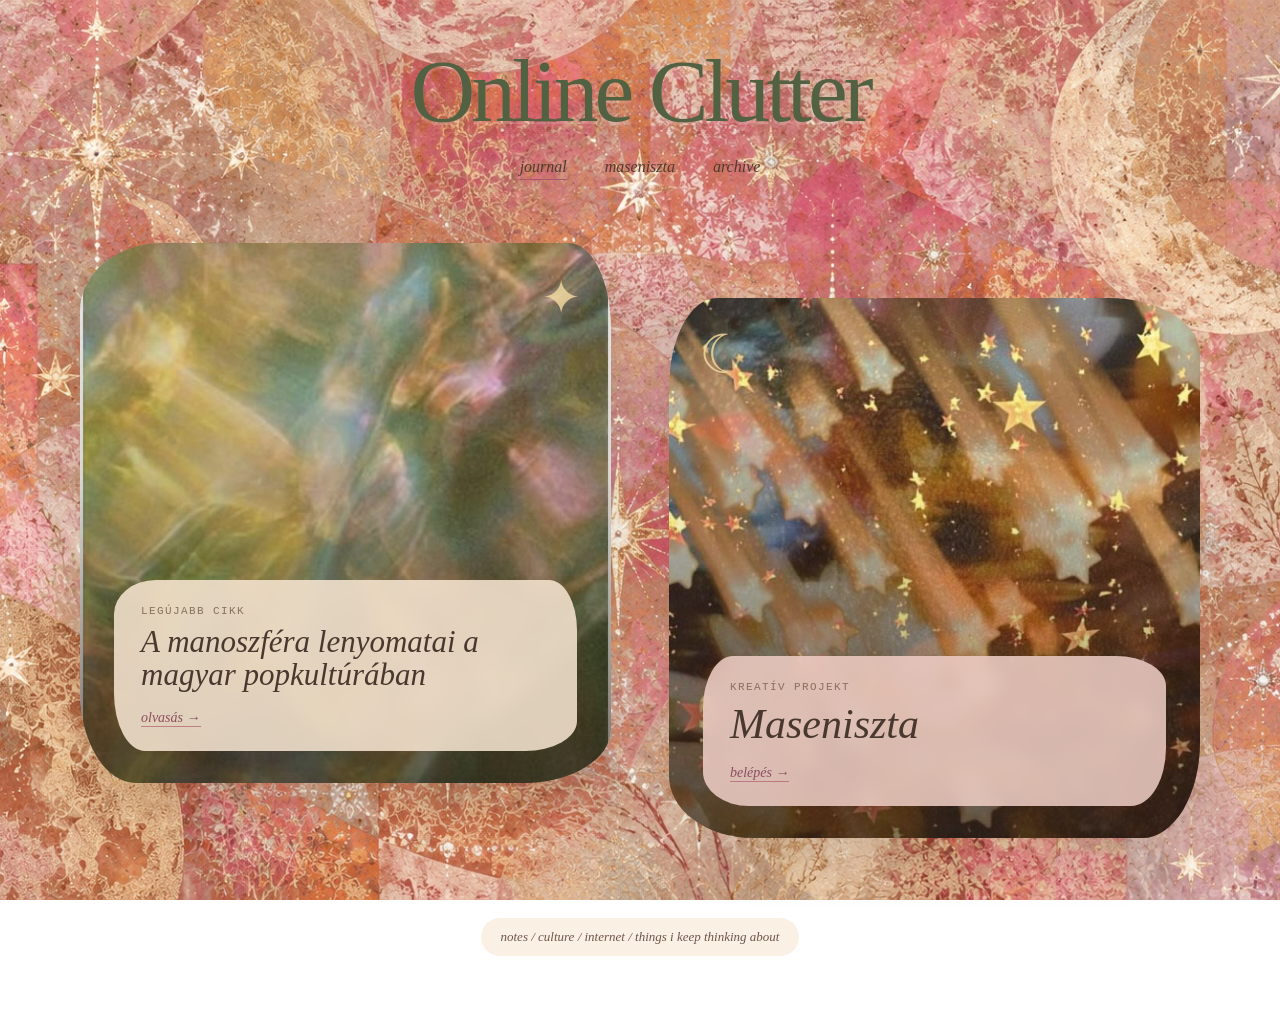
==== commit c7fc0a6f: "Update index.html" ====
--- a/index.html
+++ b/index.html
@@ -67,7 +67,7 @@
 
     <a
       class="home-card journal-card"
-      href="#"
+      href="/cikkek/manoszfera/"
     >
 
       <img
@@ -82,7 +82,7 @@
         </span>
 
         <h2>
-          Incelektől a new wave magyar popkultúráig
+          A manoszféra lenyomatai a magyar popkultúrában
         </h2>
 
         <span class="card-link">
--- a/style.css
+++ b/style.css
@@ -6,529 +6,539 @@
 body {
   margin: 0;
   padding: 0;
+
   min-height: 100%;
 }
 
 body {
-  font-family: Georgia, "Times New Roman", serif;
-  color: #4b392f;
+  font-family:
+    Georgia,
+    "Times New Roman",
+    serif;
+
+  color: #49382f;
+
   overflow-x: hidden;
 }
 
-main {
-  background: transparent;
-}
-
-
-/* =========================
-   TOP NAV
-========================= */
-
-.topbar {
-  width: fit-content;
-  margin: 18px auto 0;
-
-  padding: 10px 28px;
-
-  background: rgba(248, 235, 215, 0.78);
-
-  backdrop-filter: blur(6px);
-
-  border-radius: 999px;
-
+
+/* =================================
+   HEADER
+================================= */
+
+.site-header {
+  width: min(1100px, 90%);
+
+  margin: 0 auto;
+
+  padding:
+    48px
+    0
+    28px;
+
+  text-align: center;
+}
+
+
+.site-header h1 {
+  margin: 0;
+
+  font-size:
+    clamp(
+      58px,
+      7vw,
+      96px
+    );
+
+  font-weight: normal;
+
+  line-height: 0.95;
+
+  letter-spacing: -4px;
+
+  color: #536143;
+
+  text-shadow:
+    0 3px 0 rgba(255, 255, 255, 0.18),
+    0 9px 28px rgba(88, 51, 32, 0.12);
+}
+
+
+/* =================================
+   NAV
+================================= */
+
+nav {
+  margin-top: 25px;
+
+  display: flex;
+
+  justify-content: center;
+
+  gap: 38px;
+}
+
+
+nav a {
   position: relative;
-  z-index: 20;
-}
-
-nav a {
-  display: inline-block;
-
-  margin: 0 16px;
-
-  color: #4c3a30;
+
+  color: #513c31;
+
   text-decoration: none;
 
   font-size: 16px;
+
   font-style: italic;
 
-  transition: 0.2s ease;
-}
-
-nav a:hover {
-  transform: rotate(-2deg) translateY(-1px);
-}
-
-nav a.active {
-  border-bottom: 2px solid #b65e72;
-}
-
-
-/* =========================
-   INTRO
-========================= */
-
-.intro {
-  width: min(1100px, 90%);
-  margin: 52px auto 15px;
-
+  padding-bottom: 4px;
+}
+
+
+nav a::after {
+  content: "";
+
+  position: absolute;
+
+  left: 50%;
+  bottom: 0;
+
+  width: 0;
+  height: 1px;
+
+  background: #a9576d;
+
+  transform: translateX(-50%);
+
+  transition:
+    width
+    0.25s
+    ease;
+}
+
+
+nav a:hover::after,
+nav a.active::after {
+  width: 100%;
+}
+
+
+/* =================================
+   HOME GRID
+================================= */
+
+.home-grid {
+  width: min(1120px, 90%);
+
+  margin:
+    35px
+    auto
+    80px;
+
+  display: grid;
+
+  grid-template-columns:
+    1fr
+    1fr;
+
+  gap: 58px;
+
+  align-items: start;
+}
+
+
+/* =================================
+   BIG CARDS
+================================= */
+
+.home-card {
   position: relative;
 
-  min-height: 265px;
-}
-
-
-/* cím doboz nélkül */
-
-.title-wrap {
-  display: inline-block;
-
-  position: relative;
-  z-index: 3;
-}
-
-.title-wrap h1 {
-  margin: 0;
-
-  font-size: clamp(58px, 8vw, 108px);
-
-  font-weight: normal;
-
-  line-height: 0.9;
-  letter-spacing: -4px;
-
-  color: #53603f;
-
-  text-shadow:
-    0 2px 0 rgba(255,255,255,0.25),
-    0 10px 24px rgba(72, 44, 31, 0.13);
-}
-
-
-/* külön kis papír a tagline-nak */
-
-.tagline-paper {
-  width: fit-content;
-
-  margin-top: 26px;
-  margin-left: 40px;
-
-  padding: 12px 20px;
-
-  background: rgba(247, 233, 213, 0.82);
-
-  backdrop-filter: blur(5px);
-
+  display: block;
+
+  height: 540px;
+
+  overflow: hidden;
+
+  text-decoration: none;
+
+  color: inherit;
+
+  box-shadow:
+    0 22px 50px
+    rgba(71, 42, 27, 0.16);
+
+  transition:
+    transform
+    0.35s
+    ease,
+    box-shadow
+    0.35s
+    ease;
+}
+
+
+/* külön forma a két blokknak */
+
+.journal-card {
   border-radius:
-    28px 40px 24px 36px /
-    32px 24px 38px 26px;
-
-  transform: rotate(-1.5deg);
-
-  font-size: 15px;
-  font-style: italic;
-  letter-spacing: 0.5px;
+    82px
+    42px
+    88px
+    56px /
+    68px
+    86px
+    54px
+    92px;
+}
+
+
+.maseniszta-card {
+  border-radius:
+    48px
+    92px
+    58px
+    84px /
+    90px
+    56px
+    96px
+    62px;
+
+  margin-top: 55px;
+}
+
+
+.home-card:hover {
+  transform:
+    translateY(-7px);
 
   box-shadow:
-    0 14px 28px rgba(64, 43, 31, 0.08);
-}
-
-
-/* kis cetli jobb oldalon */
-
-.side-note {
-  position: absolute;
-
-  right: 30px;
-  top: 18px;
-
-  width: 200px;
-
-  padding: 22px 18px;
-
-  background: rgba(235, 214, 197, 0.70);
-
-  backdrop-filter: blur(5px);
-
-  border-radius:
-    42px 20px 56px 24px /
-    22px 52px 30px 58px;
-
-  transform: rotate(4deg);
-
-  text-align: center;
-
-  font-size: 13px;
-  line-height: 1.65;
-  font-style: italic;
-
-  box-shadow:
-    0 15px 30px rgba(59, 41, 28, 0.09);
-}
-
-.side-note span {
-  display: block;
-
-  margin-bottom: 6px;
-
-  font-size: 30px;
-
-  color: #a26f4a;
-}
-
-
-/* =========================
-   SCRAPBOOK AREA
-========================= */
-
-.scrapbook {
-  width: min(1180px, 94%);
-  margin: 25px auto 150px;
-
-  min-height: 980px;
-
-  position: relative;
-}
-
-
-/* =========================
-   POSTS BASE
-========================= */
-
-.post {
-  position: absolute;
-}
-
-
-/* első poszt */
-
-.post-one {
-  width: 58%;
-
-  left: 0;
-  top: 35px;
-}
-
-
-/* második poszt */
-
-.post-two {
-  width: 43%;
-
-  right: 0;
-  top: 265px;
-}
-
-
-/* =========================
-   PHOTOS
-========================= */
-
-.photo {
-  overflow: hidden;
-
-  box-shadow:
-    0 18px 40px rgba(49, 32, 22, 0.14);
-
-  position: relative;
-  z-index: 1;
-}
-
-.photo img {
+    0 30px 65px
+    rgba(71, 42, 27, 0.21);
+}
+
+
+/* =================================
+   CARD IMAGES
+================================= */
+
+.home-card img {
   width: 100%;
   height: 100%;
 
   object-fit: cover;
 
   display: block;
-}
-
-
-/* első kép nagyobb és organikus */
-
-.photo-one {
-  height: 420px;
-
+
+  transition:
+    transform
+    0.6s
+    ease;
+}
+
+
+.home-card:hover img {
+  transform:
+    scale(1.035);
+}
+
+
+/* =================================
+   OVERLAY
+================================= */
+
+.home-card::before {
+  content: "";
+
+  position: absolute;
+
+  inset: 0;
+
+  z-index: 1;
+
+  background:
+    linear-gradient(
+      to top,
+      rgba(41, 29, 22, 0.58) 0%,
+      rgba(41, 29, 22, 0.06) 58%,
+      rgba(41, 29, 22, 0) 100%
+    );
+}
+
+
+/* =================================
+   CARD TEXT
+================================= */
+
+.card-overlay {
+  position: absolute;
+
+  left: 34px;
+  right: 34px;
+  bottom: 32px;
+
+  z-index: 3;
+
+  padding:
+    25px
+    27px
+    24px;
+
+  background:
+    rgba(248, 231, 211, 0.86);
+
+  backdrop-filter:
+    blur(8px);
+
+  -webkit-backdrop-filter:
+    blur(8px);
+
+  box-shadow:
+    0 12px 35px
+    rgba(62, 39, 25, 0.12);
+}
+
+
+.journal-card .card-overlay {
   border-radius:
-    85px 28px 105px 38px /
-    45px 100px 36px 82px;
-
-  transform: rotate(-1deg);
-}
-
-
-/* második kisebb */
-
-.photo-two {
-  height: 280px;
-
+    42px
+    28px
+    52px
+    31px /
+    34px
+    50px
+    30px
+    58px;
+}
+
+
+.maseniszta-card .card-overlay {
   border-radius:
-    30px 95px 44px 78px /
-    80px 34px 92px 40px;
-
-  transform: rotate(1.5deg);
-}
-
-
-/* =========================
-   PAPER TEXT BLOCKS
-========================= */
-
-.paper {
-  position: relative;
+    30px
+    50px
+    35px
+    46px /
+    52px
+    30px
+    58px
+    34px;
+
+  background:
+    rgba(239, 207, 198, 0.86);
+}
+
+
+.eyebrow {
+  display: block;
+
+  margin-bottom: 9px;
+
+  font-family:
+    "Courier New",
+    monospace;
+
+  font-size: 11px;
+
+  letter-spacing: 1.4px;
+
+  text-transform: uppercase;
+
+  color: #89705d;
+}
+
+
+.card-overlay h2 {
+  margin:
+    0
+    0
+    17px;
+
+  font-size: 31px;
+
+  font-weight: normal;
+
+  font-style: italic;
+
+  line-height: 1.05;
+
+  color: #49382f;
+}
+
+
+.maseniszta-card
+.card-overlay h2 {
+  font-size: 42px;
+}
+
+
+.card-link {
+  display: inline-block;
+
+  font-size: 14px;
+
+  font-style: italic;
+
+  color: #8d4e61;
+
+  border-bottom:
+    1px solid
+    rgba(172, 84, 106, 0.65);
+}
+
+
+/* =================================
+   SMALL DECORS
+================================= */
+
+.corner-star,
+.corner-moon {
+  position: absolute;
 
   z-index: 3;
 
-  background: rgba(248, 232, 211, 0.87);
-
-  backdrop-filter: blur(5px);
-
-  box-shadow:
-    0 16px 34px rgba(61, 39, 26, 0.11);
-}
-
-
-/* első szövegcetli */
-
-.paper-one {
-  width: 76%;
-
-  margin: -70px 0 0 90px;
-
-  padding: 30px 34px;
-
-  border-radius:
-    48px 24px 70px 32px /
-    34px 66px 28px 74px;
-
-  transform: rotate(1deg);
-}
-
-
-/* második szövegcetli */
-
-.paper-two {
-  width: 92%;
-
-  margin: -38px 0 0 12px;
-
-  padding: 26px 28px;
-
-  background: rgba(244, 217, 208, 0.88);
-
-  border-radius:
-    36px 72px 32px 60px /
-    62px 30px 76px 40px;
-
-  transform: rotate(-1deg);
-}
-
-
-/* =========================
-   TYPOGRAPHY
-========================= */
-
-.date {
-  font-family: "Courier New", monospace;
-
-  font-size: 11px;
-
-  color: #8d7660;
-
-  letter-spacing: 1px;
-}
-
-.paper h2 {
-  margin: 12px 0 16px;
-
-  font-weight: normal;
+  color:
+    rgba(238, 214, 159, 0.85);
+
+  text-shadow:
+    0 3px 15px
+    rgba(76, 46, 28, 0.25);
+}
+
+
+.corner-star {
+  top: 26px;
+  right: 30px;
+
+  font-size: 48px;
+}
+
+
+.corner-moon {
+  top: 25px;
+  left: 30px;
+
+  font-size: 54px;
+}
+
+
+/* =================================
+   FOOTER TEXT
+================================= */
+
+footer {
+  width: min(800px, 88%);
+
+  margin:
+    20px
+    auto
+    70px;
+
+  text-align: center;
+}
+
+
+footer span {
+  display: inline-block;
+
+  padding:
+    11px
+    20px;
+
+  background:
+    rgba(248, 233, 214, 0.66);
+
+  backdrop-filter:
+    blur(6px);
+
+  -webkit-backdrop-filter:
+    blur(6px);
+
+  border-radius: 999px;
+
+  font-size: 13px;
+
   font-style: italic;
 
-  line-height: 1.05;
-}
-
-.paper-one h2 {
-  font-size: 36px;
-}
-
-.paper-two h2 {
-  font-size: 28px;
-}
-
-.paper p {
-  font-size: 15px;
-  line-height: 1.75;
-}
-
-.paper a {
-  display: inline-block;
-
-  margin-top: 9px;
-
-  color: #8c5060;
-
-  text-decoration: none;
-
-  border-bottom: 1px solid rgba(178, 90, 111, 0.65);
-}
-
-
-/* =========================
-   DECOR
-========================= */
-
-.tiny-decor {
-  position: absolute;
-
-  z-index: 5;
-
-  pointer-events: none;
-}
-
-.star-a {
-  right: 30px;
-  top: 20px;
-
-  font-size: 52px;
-
-  color: rgba(176, 118, 55, 0.42);
-
-  transform: rotate(13deg);
-}
-
-.flower-a {
-  left: -20px;
-  bottom: 100px;
-
-  font-size: 56px;
-
-  color: rgba(111, 125, 77, 0.33);
-
-  transform: rotate(-10deg);
-}
-
-.moon-a {
-  right: -25px;
-  bottom: 70px;
-
-  font-size: 70px;
-
-  color: rgba(101, 78, 101, 0.28);
-
-  transform: rotate(12deg);
-}
-
-
-/* =========================
-   FLOATING NOTES
-========================= */
-
-.floating-note {
-  position: absolute;
-
-  background: rgba(248, 233, 213, 0.68);
-
-  backdrop-filter: blur(5px);
-
-  box-shadow:
-    0 12px 26px rgba(53, 38, 26, 0.08);
-
-  font-size: 13px;
-  font-style: italic;
-  line-height: 1.6;
-
-  color: #6e5548;
-}
-
-.note-one {
-  left: 42%;
-  top: 610px;
-
-  padding: 16px 20px;
-
-  border-radius:
-    24px 40px 22px 44px /
-    34px 22px 46px 24px;
-
-  transform: rotate(-4deg);
-}
-
-.note-two {
-  right: 10%;
-  top: 760px;
-
-  padding: 11px 18px;
-
-  border-radius: 999px;
-
-  transform: rotate(3deg);
-}
-
-
-/* =========================
+  color: #6e5648;
+}
+
+
+/* =================================
    MOBILE
-========================= */
+================================= */
 
 @media (max-width: 800px) {
 
-  .intro {
-    min-height: auto;
-  }
-
-  .title-wrap h1 {
-    font-size: clamp(52px, 15vw, 76px);
+  .site-header {
+    padding-top: 38px;
+  }
+
+
+  .site-header h1 {
+    font-size:
+      clamp(
+        52px,
+        14vw,
+        74px
+      );
+
     letter-spacing: -3px;
   }
 
-  .side-note {
-    position: static;
-
-    width: 75%;
-
-    margin: 24px auto 0;
-  }
-
-  .scrapbook {
-    min-height: auto;
-  }
-
-  .post {
-    position: relative;
-
-    width: 100%;
-
-    left: auto;
-    right: auto;
-    top: auto;
-
-    margin-bottom: 70px;
-  }
-
-  .photo-one,
-  .photo-two {
-    height: 260px;
-  }
-
-  .paper-one,
-  .paper-two {
-    width: 90%;
-
-    margin: -35px auto 0;
-  }
-
-  .floating-note {
-    display: none;
-  }
-
-  .star-a,
-  .flower-a,
-  .moon-a {
-    display: none;
-  }
+
+  nav {
+    gap: 18px;
+  }
+
 
   nav a {
-    margin: 0 8px;
-
     font-size: 14px;
   }
 
-}
+
+  .home-grid {
+    grid-template-columns: 1fr;
+
+    gap: 45px;
+
+    margin-top: 25px;
+  }
+
+
+  .home-card {
+    height: 450px;
+  }
+
+
+  .maseniszta-card {
+    margin-top: 0;
+  }
+
+
+  .journal-card,
+  .maseniszta-card {
+    border-radius: 42px;
+  }
+
+
+  .card-overlay {
+    left: 20px;
+    right: 20px;
+    bottom: 20px;
+
+    padding:
+      22px
+      22px;
+  }
+
+
+  .card-overlay h2 {
+    font-size: 27px;
+  }
+
+
+  .maseniszta-card
+  .card-overlay h2 {
+    font-size: 36px;
+  }
+
+}
